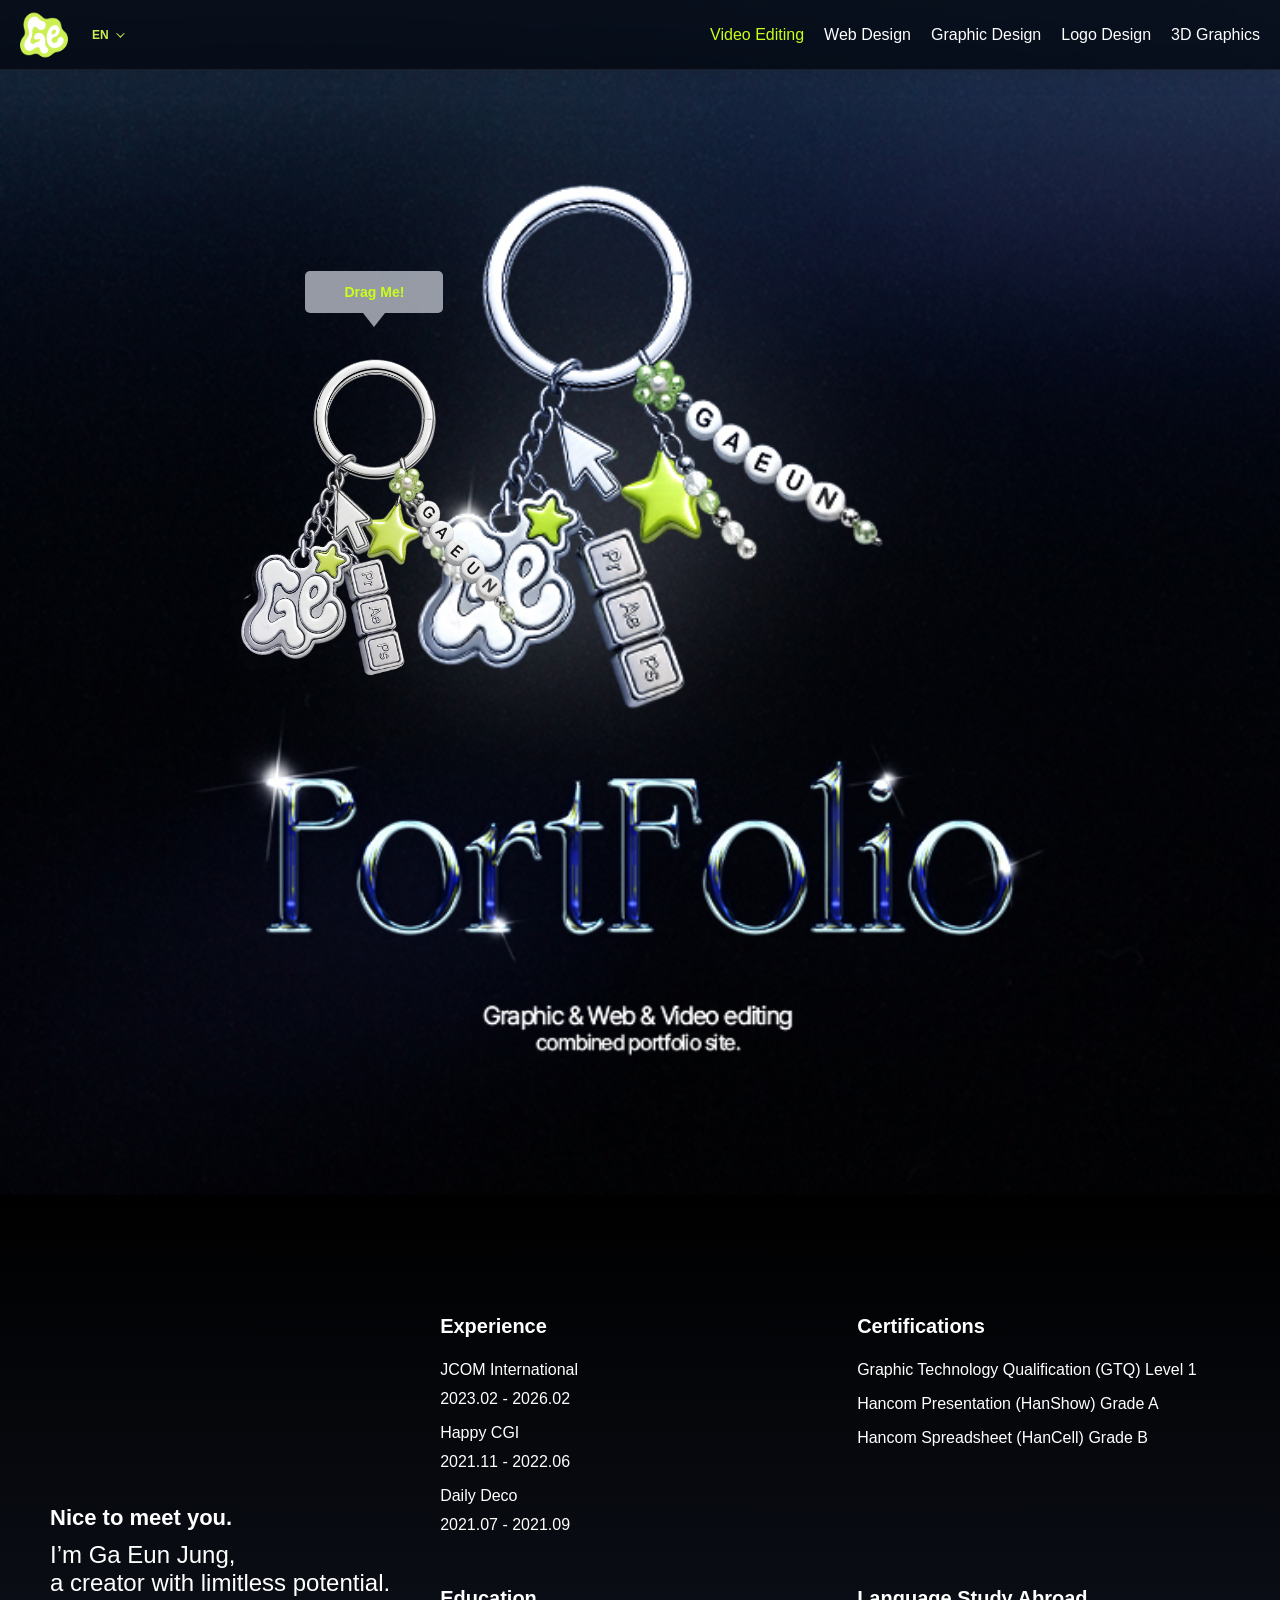
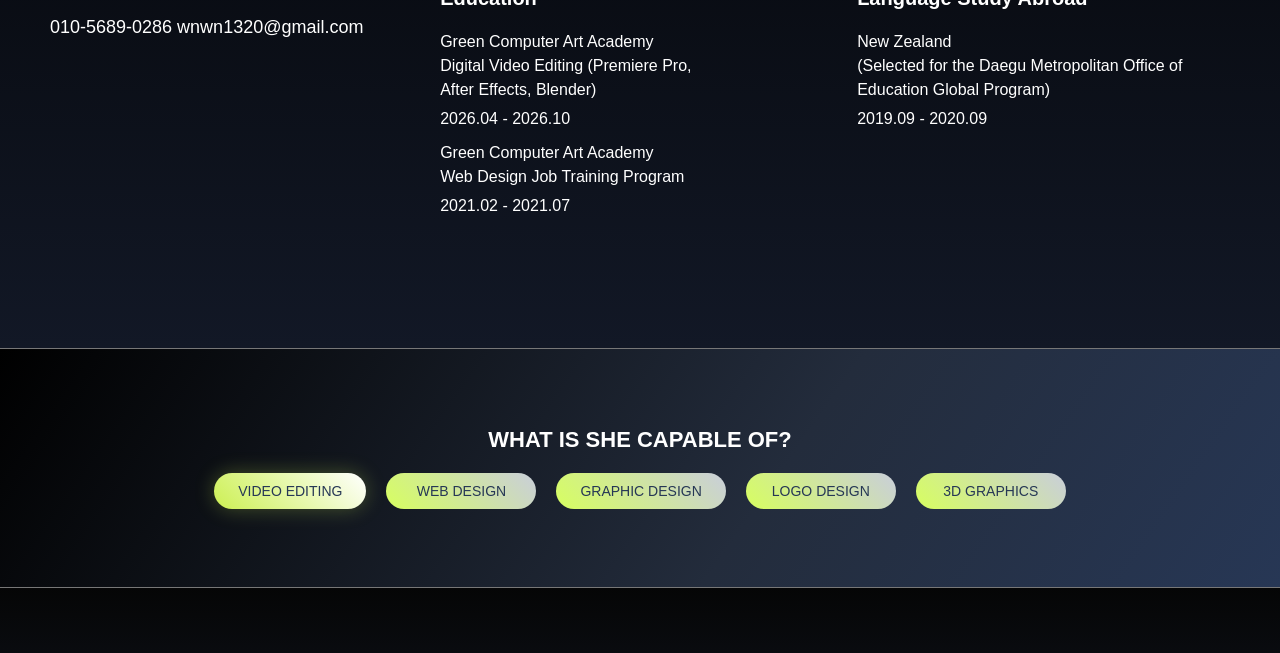
==== index-en.html @ 93d3dfeb "first commit" ====
<!DOCTYPE html>
<html lang="en">

<head>
    <meta charset="UTF-8">
    <meta name="viewport" content="width=device-width, initial-scale=1.0">
    <title>GE's Portfolio | English</title>
    <meta name="title" content="GE's Portfolio">
    <meta name="description" content="Hi! this is Ga Eun, Web Designer and Video editor's Portfolio">
    <meta name="keywords" content="Portfolio, Web Design, Video editor">
    <meta name="author" content="GE">
    <meta name="robots" content="index, follow">
    <meta name="googlebot" content="index, follow">
    <meta property="og:type" content="website">
    <meta property="og:site_name" content="GE's Portfolio">
    <meta property="og:title" content="GE's Portfolio">
    <meta property="og:description" content="Hi! this is Ga Eun, Web Designer and Video editor's Portfolio">
    <meta property="og:image" content="images/meta-thumb.jpg">
    <meta property="og:image:width" content="1200">
    <meta property="og:image:height" content="630">
    <link rel="icon" type="image/png" sizes="32x32" href="images/favicon.png">
    <link rel="stylesheet" href="https://cdn.jsdelivr.net/npm/swiper@12/swiper-bundle.min.css">
    <link rel="stylesheet" href="css/swiper.css">
    <script src="https://code.jquery.com/jquery-3.7.1.js"
        integrity="sha256-eKhayi8LEQwp4NKxN+CfCh+3qOVUtJn3QNZ0TciWLP4=" crossorigin="anonymous"></script>
    <script src="https://cdn.jsdelivr.net/npm/swiper@12/swiper-bundle.min.js"></script>
    <link rel="stylesheet" href="css/sparkle.css">
    <link href="https://unpkg.com/aos@2.3.1/dist/aos.css" rel="stylesheet">
    <link rel="stylesheet" href="css/style.css">
    <script src="js/sparkle.jquery.js"></script>
    <script src="https://unpkg.com/aos@2.3.1/dist/aos.js"></script>
    <script src="js/language.js" defer></script>
    <script src="js/keyring.js" defer></script>
    <script src="js/index.js" defer></script>
</head>

<body>
    <header>
        <div class="header-left">
            <h1 class="logo">
                <img src="images/logo.png" alt="GE logo">
            </h1>
            <div class="language-switcher">
                <button type="button" class="language-button" aria-expanded="false" aria-controls="language-menu">
                    <span class="language-current">EN</span>
                    <span class="language-arrow" aria-hidden="true"></span>
                </button>

                <div class="language-menu" id="language-menu">
                    <p class="language-title">Language</p>

                    <a href="index.html" data-lang="ko">
                        <span>Korean</span>
                        <small>KO</small>
                    </a>

                    <a href="index-en.html" data-lang="en">
                        <span>English</span>
                        <small>EN</small>
                    </a>
                </div>
            </div>
        </div>
        <div class="header-right">
            <ul class="menu">
                <li class="on">Video Editing</li>
                <li>Web Design</li>
                <li>Graphic Design</li>
                <li>Logo Design</li>
                <li>3D Graphics</li>
            </ul>
        </div>
        <div class="menu-overlay"></div>
        <div class="mobile-menu">
            <button type="button" class="menu-close" aria-label="Close menu">
                <span></span>
                <span></span>
            </button>
            <h2>MENU</h2>
            <ul>
                <li class="active on">Video Editing</li>
                <li>Web Design</li>
                <li>Graphic Design</li>
                <li>Logo Design</li>
                <li>3D Graphics</li>
            </ul>
        </div>
    </header>
    <main>
        <div class="container no-sparkle">
            <section class="banner">

                <!-- 배경 이미지 -->
                <picture class="banner-picture">

                    <!-- 모바일 배경 -->
                    <source media="(max-width: 767px)" srcset="images/m-banner.jpg">

                    <!-- PC·태블릿 배경 -->
                    <img src="images/pc-main-banner-no-object.jpg" alt="GE portfolio main banner" class="banner-bg">

                </picture>


                <!-- 키링 위치 영역 -->
                <div class="keyring-position">

                    <!-- 키링 전체 묶음 -->
                    <div class="keyring-set">
                        <!-- 키링 툴팁 -->
                        <div class="drag-tooltip">Drag Me!</div>
                        <!-- 메인 고리 -->
                        <!-- 메인 고리 드래그 시 키링 전체 이동 -->
                        <img src="images/keyring/main-ring-part.png" alt="" class="main-ring keyring-handle"
                            draggable="false">


                        <!-- 비즈 참 -->
                        <img src="images/keyring/biz-charm.png" alt="" class="keyring-charm biz-charm" data-rotate="-8"
                            draggable="false">


                        <!-- GE 참 -->
                        <img src="images/keyring/ge-charm.png" alt="" class="keyring-charm ge-charm" data-rotate="-7"
                            draggable="false">


                        <!-- 커서 참 -->
                        <img src="images/keyring/cursor-charm.png" alt="" class="keyring-charm cursor-charm"
                            data-rotate="4" draggable="false">


                        <!-- 이름 비즈 참 -->
                        <img src="images/keyring/name-charm.png" alt="" class="keyring-charm name-charm" data-rotate="8"
                            draggable="false">


                        <!-- 프로그램 키캡 참 -->
                        <img src="images/keyring/skill-charm.png" alt="" class="keyring-charm skill-charm"
                            data-rotate="-2" draggable="false">


                        <!-- 별 참 -->
                        <img src="images/keyring/star-charm.png" alt="" class="keyring-charm star-charm" data-rotate="9"
                            draggable="false">

                    </div>

                </div>

            </section>
            <section class="introduce">
                <div class="inner no-sparkle">
                    <div class="intro-left">
                        <div class="pic">
                            <img src="https://placehold.co/344x413" alt="">
                        </div>
                        <div class="hi-desc">
                            <p>Nice to meet you.</p>
                            <span>I’m Ga Eun Jung,<br>
                                a creator with limitless potential.</span>
                            <div class="adress">
                                <span>
                                    <a href="">
                                        010-5689-0286
                                    </a>
                                </span>
                                <span>
                                    <a href="">
                                        wnwn1320@gmail.com
                                    </a>
                                </span>
                            </div>
                        </div>
                    </div>
                    <div class="resume intro-right">
                        <div class="resume-row">
                            <div class="resume-info">
                                <h4 class="resume-title">
                                    Experience
                                </h4>
                                <ul>
                                    <li>
                                        <strong>
                                            JCOM International
                                        </strong>
                                        <span>
                                            2023.02 - 2026.02
                                        </span>
                                    </li>
                                    <li>
                                        <strong>
                                            Happy CGI
                                        </strong>
                                        <span>
                                            2021.11 - 2022.06
                                        </span>
                                    </li>
                                    <li>
                                        <strong>
                                            Daily Deco
                                        </strong>
                                        <span>
                                            2021.07 - 2021.09
                                        </span>
                                    </li>
                                </ul>
                            </div>
                            <div class="resume-info">
                                <h4 class="resume-title">
                                    Certifications
                                </h4>
                                <ul>
                                    <li>
                                        <strong>
                                            Graphic Technology Qualification (GTQ) Level 1
                                        </strong>
                                    </li>
                                    <li>
                                        <strong>
                                            Hancom Presentation (HanShow) Grade A
                                        </strong>
                                    </li>
                                    <li>
                                        <strong>
                                            Hancom Spreadsheet (HanCell) Grade B
                                        </strong>
                                    </li>
                                </ul>
                            </div>
                        </div>
                        <div class="resume-row">
                            <div class="resume-info">
                                <h4 class="resume-title">
                                    Education
                                </h4>
                                <ul>
                                    <li>
                                        <strong>
                                            Green Computer Art Academy<br>
                                            Digital Video Editing (Premiere Pro,<br> After Effects, Blender)
                                        </strong>
                                        <span>
                                            2026.04 - 2026.10
                                        </span>
                                    </li>
                                    <li>
                                        <strong>
                                            Green Computer Art Academy<br> Web Design Job Training Program
                                        </strong>
                                        <span>
                                            2021.02 - 2021.07
                                        </span>
                                    </li>
                                </ul>
                            </div>
                            <div class="resume-info">
                                <h4 class="resume-title">
                                    Language Study Abroad
                                </h4>
                                <ul>
                                    <li>
                                        <strong>
                                            New Zealand<br>(Selected for the Daegu Metropolitan Office of Education
                                            Global Program)
                                        </strong>
                                        <span>
                                            2019.09 - 2020.09
                                        </span>
                                    </li>
                                </ul>
                            </div>
                        </div>
                    </div>
                </div>
            </section>
            <section class="tab">
                <div class="inner no-sparkle">
                    <h2>What is she capable of?</h2>
                    <ul class="tab-menu">
                        <li class="on">Video Editing</li>
                        <li>Web Design</li>
                        <li>Graphic Design</li>
                        <li>Logo Design</li>
                        <li>3D Graphics</li>
                    </ul>
                </div>
            </section>
            <div class="tab-items">
                <section class="video-editing on">
                    <div class="inner swiper">
                        <h3>Video Editing</h3>
                        <div class="swiper-wrapper">
                            <div class="swiper-slide">
                                <img src="https://placehold.co/1440x700" alt="">
                            </div>
                            <div class="swiper-slide">
                                <img src="https://placehold.co/1440x700" alt="">
                            </div>
                            <div class="swiper-slide">
                                <img src="https://placehold.co/1440x700" alt="">
                            </div>
                            <div class="swiper-slide">
                                <img src="https://placehold.co/1440x700" alt="">
                            </div>
                            <div class="swiper-slide">
                                <img src="https://placehold.co/1440x700" alt="">
                            </div>
                        </div>
                    </div>
                </section>
                <section class="web-design">
                    <div class="inner">
                        <h3>Web Design</h3>
                        <div class="swiper">
                            <div class="swiper-wrapper">
                                <div class="swiper-slide">
                                    <img src="images/Zenir-pc-main.png" alt="">
                                    <div class="web-desc">
                                        <strong>
                                            Zenir
                                        </strong>
                                        <div class="web-desc-text">
                                            <p>
                                                I was responsible for building and operating the Shopify store for
                                                ZENIR,
                                                a medical scrub brand.<br>
                                                I created custom sections with Shopify Liquid, designed the main and
                                                collection pages,<br>
                                                implemented responsive layouts using Liquid and third-party apps,<br>
                                                and improved the UI/UX to align with the brand direction.
                                            </p>
                                            <ul>
                                                <li>Custom section development with Shopify Liquid</li>
                                                <li>Main and collection page design and maintenance</li>
                                                <li>Third-party app integration and configuration</li>
                                                <li>
                                                    <div class="skill">
                                                        <img src="images/adobe-photoshop-logo-2021.svg"
                                                            alt="Photoshop Logo">
                                                        <img src="images/shopify-logo-png-transparent.png"
                                                            alt="Shopify logo">
                                                    </div>
                                                </li>
                                            </ul>
                                        </div>
                                    </div>
                                </div>
                                <div class="swiper-slide">
                                    <img src="images/Zenir-pc-main.png" alt="">
                                    <div class="web-desc">
                                        <strong>
                                            Zenir
                                        </strong>
                                        <div class="web-desc-text">
                                            <p>
                                                I was responsible for building and operating the Shopify store for
                                                ZENIR,
                                                a medical scrub brand.<br>
                                                I created custom sections with Shopify Liquid, designed the main and
                                                collection pages,<br>
                                                implemented responsive layouts using Liquid and third-party apps,<br>
                                                and improved the UI/UX to align with the brand direction.
                                            </p>
                                            <ul>
                                                <li>Custom section development with Shopify Liquid</li>
                                                <li>Main and collection page design and maintenance</li>
                                                <li>Third-party app integration and configuration</li>
                                                <li>
                                                    <div class="skill">
                                                        <img src="images/adobe-photoshop-logo-2021.svg"
                                                            alt="Photoshop Logo">
                                                        <img src="images/shopify-logo-png-transparent.png"
                                                            alt="Shopify logo">
                                                    </div>
                                                </li>
                                            </ul>
                                        </div>
                                    </div>
                                </div>
                                <div class="swiper-slide">
                                    <img src="images/Zenir-pc-main.png" alt="">
                                    <div class="web-desc">
                                        <strong>
                                            Zenir
                                        </strong>
                                        <div class="web-desc-text">
                                            <p>
                                                I was responsible for building and operating the Shopify store for
                                                ZENIR,
                                                a medical scrub brand.<br>
                                                I created custom sections with Shopify Liquid, designed the main and
                                                collection pages,<br>
                                                implemented responsive layouts using Liquid and third-party apps,<br>
                                                and improved the UI/UX to align with the brand direction.
                                            </p>
                                            <ul>
                                                <li>Custom section development with Shopify Liquid</li>
                                                <li>Main and collection page design and maintenance</li>
                                                <li>Third-party app integration and configuration</li>
                                                <li>
                                                    <div class="skill">
                                                        <img src="images/adobe-photoshop-logo-2021.svg"
                                                            alt="Photoshop Logo">
                                                        <img src="images/shopify-logo-png-transparent.png"
                                                            alt="Shopify logo">
                                                    </div>
                                                </li>
                                            </ul>
                                        </div>
                                    </div>
                                </div>
                                <div class="swiper-slide">
                                    <img src="images/Zenir-pc-main.png" alt="">
                                    <div class="web-desc">
                                        <strong>
                                            Zenir
                                        </strong>
                                        <div class="web-desc-text">
                                            <p>
                                                I was responsible for building and operating the Shopify store for
                                                ZENIR,
                                                a medical scrub brand.<br>
                                                I created custom sections with Shopify Liquid, designed the main and
                                                collection pages,<br>
                                                implemented responsive layouts using Liquid and third-party apps,<br>
                                                and improved the UI/UX to align with the brand direction.
                                            </p>
                                            <ul>
                                                <li>Custom section development with Shopify Liquid</li>
                                                <li>Main and collection page design and maintenance</li>
                                                <li>Third-party app integration and configuration</li>
                                                <li>
                                                    <div class="skill">
                                                        <img src="images/adobe-photoshop-logo-2021.svg"
                                                            alt="Photoshop Logo">
                                                        <img src="images/shopify-logo-png-transparent.png"
                                                            alt="Shopify logo">
                                                    </div>
                                                </li>
                                            </ul>
                                        </div>
                                    </div>
                                </div>
                                <div class="swiper-slide">
                                    <img src="images/Zenir-pc-main.png" alt="">
                                    <div class="web-desc">
                                        <strong>
                                            Zenir
                                        </strong>
                                        <div class="web-desc-text">
                                            <p>
                                                I was responsible for building and operating the Shopify store for
                                                ZENIR,
                                                a medical scrub brand.<br>
                                                I created custom sections with Shopify Liquid, designed the main and
                                                collection pages,<br>
                                                implemented responsive layouts using Liquid and third-party apps,<br>
                                                and improved the UI/UX to align with the brand direction.
                                            </p>
                                            <ul>
                                                <li>Custom section development with Shopify Liquid</li>
                                                <li>Main and collection page design and maintenance</li>
                                                <li>Third-party app integration and configuration</li>
                                                <li>
                                                    <div class="skill">
                                                        <img src="images/adobe-photoshop-logo-2021.svg"
                                                            alt="Photoshop Logo">
                                                        <img src="images/shopify-logo-png-transparent.png"
                                                            alt="Shopify logo">
                                                    </div>
                                                </li>
                                            </ul>
                                        </div>
                                    </div>
                                </div>
                            </div>
                        </div>
                    </div>
                </section>
                <section class="graphic-design swiper inner">
                    <h3>Graphic Design</h3>
                    <div class="swiper-wrapper">
                        <div class="swiper-slide">
                            <span>01</span>
                            <img src="https://placehold.co/348x450" alt="">
                        </div>
                        <div class="swiper-slide">
                            <span>02</span>
                            <img src="https://placehold.co/348x450" alt="">
                        </div>
                        <div class="swiper-slide">
                            <span>03</span>
                            <img src="https://placehold.co/348x450" alt="">
                        </div>
                        <div class="swiper-slide">
                            <span>04</span>
                            <img src="https://placehold.co/348x450" alt="">
                        </div>
                        <div class="swiper-slide">
                            <span>05</span>
                            <img src="https://placehold.co/348x450" alt="">
                        </div>
                        <div class="swiper-slide">
                            <span>06</span>
                            <img src="https://placehold.co/348x450" alt="">
                        </div>
                        <div class="swiper-slide">
                            <span>07</span>
                            <img src="https://placehold.co/348x450" alt="">
                        </div>
                        <div class="swiper-slide">
                            <span>08</span>
                            <img src="https://placehold.co/348x450" alt="">
                        </div>
                    </div>
                </section>
                <section class="logo-design swiper inner">
                    <h3>Logo Design</h3>
                    <div class="logo-box swiper-wrapper">
                        <div class="swiper-slide">
                            <img src="images/오너라로고.png" alt="">
                        </div>
                        <div class="swiper-slide">
                            <img src="images/아삶공로고.png" alt="">
                        </div>
                        <div class="swiper-slide">
                            <img src="https://placehold.co/300x300" alt="" class="">
                        </div>
                        <div class="swiper-slide">
                            <img src="https://placehold.co/300x300" alt="" class="">
                        </div>
                        <div class="swiper-slide">
                            <img src="https://placehold.co/300x300" alt="" class="">
                        </div>
                        <div class="swiper-slide">
                            <img src="https://placehold.co/300x300" alt="" class="">
                        </div>
                        <div class="swiper-slide">
                            <img src="https://placehold.co/300x300" alt="" class="">
                        </div>
                    </div>
                    <div class="pagenation">
                        <div class="sw-next"></div>
                        <div class="sw-prev"></div>
                    </div>
                </section>
                <section class="threeD-graphic swiper inner">
                    <h3>3D Graphics</h3>
                    <div class="swiper-wrapper">
                        <div class="swiper-slide">
                            <img src="https://placehold.co/715x545" alt="">
                        </div>
                        <div class="swiper-slide">
                            <img src="https://placehold.co/715x545" alt="">
                        </div>
                        <div class="swiper-slide">
                            <img src="https://placehold.co/715x545" alt="">
                        </div>
                        <div class="swiper-slide">
                            <img src="https://placehold.co/715x545" alt="">
                        </div>
                    </div>
                </section>
            </div>
        </div>
    </main>
    <footer>
        <h3>Hi :) Contact Me!</h3>
        <div class="footer-adress">
            <p><a href="mailto:wnwn1320@gmail.com">wnwn1320@gmail.com</a></p>
            <p><a href="tel:010-5689-0286">+82 010-5689-0286</a></p>
        </div>
    </footer>
    <script>
        const videoSwiper = new Swiper('.video-editing .swiper', {
            slidesPerView: 1,
            spaceBetween: 20,
            loop: true,
            observer: true,
            observeParents: true
        });

        const webSwiper = new Swiper('.web-design .swiper', {
            slidesPerView: 1,
            spaceBetween: 30,
            loop: true,
            observer: true,
            observeParents: true
        });

        const logoSwiper = new Swiper('.logo-design', {
            slidesPerView: 2,
            spaceBetween: 10,
            loop: true,
            observer: true,
            observeParents: true,

            breakpoints: {
                768: {
                    slidesPerView: 3,
                    spaceBetween: 20
                },
                1025: {
                    slidesPerView: 4,
                    spaceBetween: 30
                }
            }
        });

        const graphicSwiper = new Swiper('.graphic-design', {
            slidesPerView: 1.15,
            spaceBetween: 10,
            loop: true,
            observer: true,
            observeParents: true,

            breakpoints: {
                768: {
                    slidesPerView: 3,
                    spaceBetween: 20
                },
                1025: {
                    slidesPerView: 4,
                    spaceBetween: 30
                }
            }
        });

        const threeDSwiper = new Swiper('.threeD-graphic', {
            slidesPerView: 1,
            spaceBetween: 10,
            loop: true,
            observer: true,
            observeParents: true,

            breakpoints: {
                768: {
                    slidesPerView: 2,
                    spaceBetween: 18
                },
                1025: {
                    slidesPerView: 2,
                    spaceBetween: 20
                }
            }
        });

        AOS.init();
    </script>
</body>

</html>
---- css/sparkle.css ----
@-moz-keyframes my-sparkle {
  0%   {
    opacity: 0;
    -moz-transform: rotate(0deg) scale(0);
  }
  50%  {
    opacity: 1;
    -moz-transform: rotate(360deg) scale(1);
  }
  100% {
    opacity: 0;
    -moz-transform: rotate(720deg) scale(0);
  }
}

@-webkit-keyframes my-sparkle {
  0%   {
    opacity: 0;
    -webkit-transform: rotate(0deg) scale(0);
  }
  50%  {
    opacity: 1;
    -webkit-transform: rotate(360deg) scale(1);
  }
  100% {
    opacity: 0;
    -webkit-transform: rotate(720deg) scale(0);
  }
}

@keyframes my-sparkle {
  0%   {
    opacity: 0;
    transform: rotate(0deg) scale(0);
  }
  50%  {
    opacity: 1;
    transform: rotate(360deg) scale(1);
  }
  100% {
    opacity: 0;
    transform: rotate(720deg) scale(0);
  }
}
---- css/style.css ----
@charset "utf-8";

@import url("https://cdn.jsdelivr.net/gh/orioncactus/pretendard/dist/web/static/pretendard.css");


/* ===================================================
   RESET
=================================================== */

* {
    margin: 0;
    padding: 0;
    box-sizing: border-box;
}

html {
    scroll-behavior: smooth;
}

body {
    font-family: "Pretendard", sans-serif;
    background: linear-gradient(180deg,
            #000000 0%,
            #050505 80%,
            #273755 100%);
}

body.menu-open {
    overflow: hidden;
}

button,
input,
textarea,
select {
    font-family: inherit;
}

button {
    border: 0;
    background: transparent;
    cursor: pointer;
}

ul {
    list-style: none;
}

a {
    color: inherit;
    text-decoration: none;
}

img {
    vertical-align: top;
}

.inner {
    width: calc(100% - 40px);
    max-width: 1440px;
    margin: 0 auto;
}

.inner h2,
.inner h3 {
    font-size: 22px;
    font-weight: 700;
    text-transform: uppercase;
}

.inner h3 {
    margin: 70px 0 30px 0;
    color: #ccf052;
}


/* ===================================================
   HEADER
=================================================== */

header {
    position: fixed;
    top: 0;
    left: 0;
    z-index: 1300;

    display: flex;
    align-items: center;
    justify-content: space-between;

    width: 100%;
    height: 70px;
    padding: 0 20px;

    color: #ffffff;
    font-weight: 300;

    background: rgba(3, 8, 18, 0.82);
    border-bottom: 1px solid rgba(255, 255, 255, 0.08);

    backdrop-filter: blur(10px);
    -webkit-backdrop-filter: blur(10px);

    box-shadow: 0 5px 20px rgba(0, 0, 0, 0.15);
}

.header-left {
    display: flex;
    align-items: center;
    gap: 20px;
    height: 100%;
}

.header-right {
    display: flex;
    align-items: center;
    justify-content: flex-end;
    height: 100%;
    cursor: pointer;
}

.header-right .menu {
    display: flex;
    align-items: center;
    gap: 20px;
    height: 100%;
}

.header-right .menu li:hover {
    color:#c8ff18;
}
.header-right .menu li.on {
    color: #c8ff18;
} 
.header-left .logo {
    width: 48px;
}

.header-left .logo img {
    display: block;
    width: 100%;
    height: auto;
}


/* 언어선택 */

.language-switcher {
    position: relative;
    display: flex;
    align-items: center;
    height: 100%;
}

.language-button {
    display: flex;
    align-items: center;
    gap: 7px;
    padding: 8px 4px;
    color: #ccf052;
    font-size: 12px;
    font-weight: 600;
    line-height: 1;
    background: transparent;
    border: 0;
    cursor: pointer;
}

.language-arrow {
    width: 6px;
    height: 6px;
    border-right: 1px solid #ccf052;
    border-bottom: 1px solid #ccf052;
    transform: rotate(45deg) translateY(-2px);
    transition: transform 0.25s ease;
}

.language-switcher.is-open .language-arrow {
    transform: rotate(225deg) translate(-1px, -1px);
}

.language-menu {
    position: absolute;

    top: calc(100% + 10px);
    left: 0;
    width: 180px;

    padding: 12px;
    background: rgba(7, 12, 24, 0.96);
    border: 1px solid rgba(255, 255, 255, 0.14);
    border-radius: 10px;

    opacity: 0;
    visibility: hidden;
    pointer-events: none;

    transform: translateY(-8px);

    backdrop-filter: blur(12px);
    -webkit-backdrop-filter: blur(12px);

    box-shadow: 0 14px 35px rgba(0, 0, 0, 0.45);

    transition:
        opacity 0.25s ease,
        visibility 0.25s ease,
        transform 0.25s ease;
}

.language-menu::before {
    content: "";

    position: absolute;
    top: -6px;
    left: 22px;

    width: 10px;
    height: 10px;

    background: #080d19;
    border-top: 1px solid rgba(255, 255, 255, 0.14);
    border-left: 1px solid rgba(255, 255, 255, 0.14);

    transform: rotate(45deg);
}

.language-switcher.is-open .language-menu {
    opacity: 1;
    visibility: visible;
    pointer-events: auto;
    transform: translateY(0);
}

.language-title {
    margin: 0 4px 8px;
    padding-bottom: 10px;
    color: #8f98aa;
    font-size: 11px;
    font-weight: 500;
    border-bottom: 1px solid rgba(255, 255, 255, 0.1);
}

.language-menu a {
    display: flex;
    align-items: center;
    justify-content: space-between;
    padding: 11px 10px;
    color: #d9dde6;
    font-size: 12px;
    border-radius: 6px;

    transition:
        color 0.2s ease,
        background 0.2s ease;
}

.language-menu a small {
    color: #737d90;
    font-size: 10px;
}

.language-menu a:hover {
    color: #ccf052;
    background: rgba(204, 240, 82, 0.08);
}

.language-menu a.active {
    color: #ccf052;
    background: rgba(204, 240, 82, 0.12);
}

.language-menu a.active small {
    color: #ccf052;
}


/* 모바일 햄버거 */

.header-right::after {
    content: "☰";
    display: none;
    color: #ccf052;
    font-size: 22px;
    line-height: 1;
}

.menu-overlay {
    position: fixed;
    inset: 0;
    z-index: 1500;
    display: none;
    height: 100vh;
    background: rgba(0, 0, 0, 0.72);

    opacity: 0;
    visibility: hidden;
    pointer-events: none;

    transition:
        opacity 0.3s ease,
        visibility 0.3s ease;
}

.menu-overlay.active {
    opacity: 1;
    visibility: visible;
    pointer-events: auto;
}

.mobile-menu {
    position: fixed;
    top: 0;
    right: 0;
    z-index: 1600;

    display: none;

    width: min(78vw, 320px);
    height: 100dvh;
    padding: 82px 18px 30px;

    color: #ffffff;

    background:
        radial-gradient(circle at top right,
            rgba(200, 255, 24, 0.08),
            transparent 34%),
        linear-gradient(180deg,
            #081321 0%,
            #07101d 100%);

    border-left: 1px solid rgba(200, 255, 24, 0.18);

    visibility: hidden;
    pointer-events: none;

    transform: translateX(100%);

    overflow-y: auto;
    overscroll-behavior: contain;

    box-shadow:
        -18px 0 40px rgba(0, 0, 0, 0.45),
        inset 1px 0 rgba(255, 255, 255, 0.03);

    transition:
        transform 0.35s ease,
        visibility 0.35s ease;
}

.mobile-menu.active {
    visibility: visible;
    pointer-events: auto;
    transform: translateX(0);
}

.menu-close {
    position: absolute;
    top: 18px;
    right: 18px;
    z-index: 1700;

    display: none;

    width: 38px;
    height: 38px;
    padding: 0;

    background: rgba(7, 16, 29, 0.9);
    border: 1px solid rgba(200, 255, 24, 0.3);
    border-radius: 50%;

    cursor: pointer;
}

.menu-close span {
    position: absolute;
    top: 50%;
    left: 50%;

    width: 20px;
    height: 2px;

    background: #c8ff18;
    border-radius: 10px;
}

.menu-close span:first-child {
    transform: translate(-50%, -50%) rotate(45deg);
}

.menu-close span:last-child {
    transform: translate(-50%, -50%) rotate(-45deg);
}

.mobile-menu>h2 {
    margin: 0 12px 18px;
    color: #c8ff18;
    font-size: 15px;
    font-weight: 700;
    line-height: 1;
    letter-spacing: 0.18em;
    text-transform: uppercase;
}

.mobile-menu>h2::before {
    content: "";
    width: 4px;
    height: 4px;
    display: inline-block;
    position: relative;
    bottom: 4px;
    right: 5px;
    background-color: #c8ff18;
}

.mobile-menu ul {
    margin: 0;
    padding: 0;
    list-style: none;
}

.mobile-menu li {
    margin: 0;
    padding: 5px 5px;
    list-style: none;
}

.mobile-menu li+li {
    margin-top: 20px;
}

.mobile-menu a {
    position: relative;

    display: flex;
    align-items: center;

    width: 100%;
    min-height: 46px;
    padding: 0 15px;

    color: #b7c0cf;
    font-size: 13px;
    font-weight: 500;
    letter-spacing: -0.01em;

    background: transparent;
    border: 1px solid transparent;
    border-radius: 8px;

    transition:
        color 0.2s ease,
        background 0.2s ease,
        border-color 0.2s ease,
        transform 0.2s ease;
}

.mobile-menu a:hover {
    color: #ffffff;
    background: rgba(255, 255, 255, 0.05);
    border-color: rgba(255, 255, 255, 0.07);
    transform: translateX(3px);
}

.mobile-menu li.active a,
.mobile-menu li.on a {
    color: #dcff67;

    background: linear-gradient(90deg,
            rgba(200, 255, 24, 0.12) 0%,
            rgba(200, 255, 24, 0.025) 100%);

    border-color: rgba(200, 255, 24, 0.17);
}
.mobile-menu li.active {
    background: #262f39;
    border-radius: 8px;
}
.mobile-menu li.active a::before,
.mobile-menu li.on a::before {
    content: "";
    position: absolute;
    top: 50%;
    left: 0;
    width: 3px;
    height: 20px;
    background: #c8ff18;
    border-radius: 0 4px 4px 0;
    transform: translateY(-50%);
    box-shadow: 0 0 10px rgba(200, 255, 24, 0.65);
}

.mobile-menu::-webkit-scrollbar {
    width: 4px;
}

.mobile-menu::-webkit-scrollbar-track {
    background: transparent;
}

.mobile-menu::-webkit-scrollbar-thumb {
    background: rgba(200, 255, 24, 0.25);
    border-radius: 10px;
}


/* 메인 배너 */

.banner {
    position: relative;
    width: 100%;
    overflow: hidden;
}

.banner-picture {
    display: block;
    width: 100%;
}

.banner-bg {
    display: block;

    width: 100%;
    max-width: none;
    height: auto;

    pointer-events: none;
    user-select: none;
    -webkit-user-drag: none;
}


/* 키링 */

.keyring-position {
    position: absolute;
    top: 15%;
    left: 15%;
    z-index: 10;
    width: 30vw;
    aspect-ratio: 1 / 1;
}

.keyring-set {
    position: relative;
    top: 180px;
    width: 100%;
    height: 100%;
    touch-action: none;
    will-change: transform;
}

/* 드래그 안내 말풍선 */
.drag-tooltip {
    position: absolute;
    top: -88px;
    left: 47.5%;
    z-index: 50;

    transform: translateX(-50%);

    min-width: 138px;
    padding: 13px 18px;

    color: #c8ff18;
    font-size: 14px;
    font-weight: 800;
    text-align: center;

    background: rgba(190, 195, 205, 0.78);
    border-radius: 5px;

    pointer-events: none;
    user-select: none;

    animation: dragTooltipFloat 1.4s ease-in-out infinite;
}

/* 말풍선 꼬리 */
.drag-tooltip::after {
    content: "";

    position: absolute;
    left: 50%;
    bottom: -14px;

    width: 0;
    height: 0;

    border-left: 11px solid transparent;
    border-right: 11px solid transparent;
    border-top: 14px solid rgba(190, 195, 205, 0.78);

    transform: translateX(-50%);
}

@keyframes dragTooltipFloat {
    0% {
        transform: translateX(-50%) translateY(0);
    }

    50% {
        transform: translateX(-50%) translateY(-6px);
    }

    100% {
        transform: translateX(-50%) translateY(0);
    }
}

/* 드래그 시작하면 사라지게 할 때 */
.drag-tooltip.hide {
    opacity: 0;
    visibility: hidden;
    transition: opacity 0.25s ease, visibility 0.25s ease;
}


.main-ring,
.keyring-charm {
    position: absolute;
    cursor: grab;
    user-select: none;
    -webkit-user-drag: none;
    touch-action: none;
    will-change: transform;
}

.main-ring:active,
.keyring-charm:active {
    cursor: grabbing;
}

.main-ring {
    top: 0;
    left: 31.5%;
    z-index: 10;
    width: 32%;
}

.keyring-charm {
    transform-origin: 50% 0%;
}

.biz-charm {
    top: 26%;
    left: 52%;
    z-index: 10;

    width: 14%;
}

.ge-charm {
    top: 26.5%;
    left: 6%;
    z-index: 15;

    width: 37%;
}

.cursor-charm {
    top: 31%;
    left: 37%;
    z-index: 15;

    width: 11%;
}

.name-charm {
    top: 27%;
    left: 52%;
    z-index: 17;

    width: 38%;
}

.skill-charm {
    top: 38%;
    left: 32%;
    z-index: 14;

    width: 22%;
}

.star-charm {
    top: 35%;
    left: 46%;
    z-index: 2;

    width: 15%;
}


/* 자기소개 */

.introduce {
    background: linear-gradient(180deg,
            #000000 0%,
            #121826 100%);
}

.introduce .inner {
    display: flex;
    gap: 50px;
    padding: 120px 0;
    color: #ffffff;
}

.introduce .intro-left {
    display: flex;
    align-items: center;
    gap: 30px;
}

.introduce .intro-left .hi-desc p {
    margin-bottom: 10px;
    font-size: 22px;
    font-weight: 700;
}

.introduce .intro-left .hi-desc>span {
    font-size: 24px;
}

.introduce .intro-left .hi-desc .adress {
    margin-top: 20px;
}

.introduce .intro-left .hi-desc .adress span {
    font-size: 18px;
}

.introduce .intro-left .hi-desc .adress span:nth-child(2)::before {
    display: inline-block;
    margin-right: 5px;
}


/* ===================================================
   RESUME
=================================================== */

.resume {
    display: flex;
    flex-direction: column;
    gap: 40px;
}

.resume .resume-row {
    display: flex;
    gap: 30px;
}

.resume .resume-row .resume-info {
    width: 50%;
}

.resume .resume-row .resume-info h4 {
    margin-bottom: 20px;
    font-size: 20px;
}

.resume .resume-row .resume-info ul li {
    margin-bottom: 10px;
    line-height: 1.5;
}

.resume .resume-row .resume-info ul li>strong,
.resume .resume-row .resume-info ul li>span {
    display: block;
}
.resume .resume-row .resume-info ul li>strong {
    margin-bottom: 5px;
    font-weight: 400;
}

.resume .resume-row .resume-info ul li>span {
    font-weight: 200;
}


/* What she capable of?*/

.tab {
    display: flex;
    flex-direction: column;
    align-items: center;
    justify-content: center;
    height: 240px;

    color: #ffffff;
    text-align: center;

    background: linear-gradient(125deg,
            #000000 0%,
            #232c3c 60%,
            #273755 100%);

    border-top: 1px solid #777777;
    border-bottom: 1px solid #777777;
}

.tab .tab-menu {
    display: flex;
    align-items: center;
    gap: 20px;
    justify-content: center;
    margin-top: 20px;
}

.tab .tab-menu li {
    display: block;
    min-width: 150px;
    padding: 10px 24px;
    color: #263755;
    font-size: 14px;
    font-weight: 500;
    text-transform: uppercase;

    background: linear-gradient(45deg,
            #d7ff5f,
            #c9cedb);

    border-radius: 999px;
    cursor: pointer;
    transition:
        transform 0.2s ease,
        box-shadow 0.2s ease,
        background 0.2s ease;
}

.tab .tab-menu li:hover {
    transform: translateY(-2px);
    box-shadow: 0 8px 18px rgba(204, 240, 82, 0.18);
}

.tab .tab-menu li.on {
    background: linear-gradient(45deg,
            #ccf052,
            #ffffff);

    box-shadow: 0 0 20px rgba(204, 240, 82, 0.28);
}

.tab .tab-menu li a,
.tab .tab-menu li button {
    display: block;
    width: 100%;
    color: inherit;
    font: inherit;
    text-align: center;
    background: transparent;
    border: 0;
    cursor: pointer;
}

.tab-items>section {
    display: none;
}

.tab-items>section.on {
    display: block;
}


/* 포폴영역 공통  */

.video-editing,
.logo-design,
.graphic-design,
.threeD-graphic {
    overflow: hidden;
}

/* 영상편집  */

.video-editing .inner {
    padding: 70px 0 90px;
}

.video-editing h3 {
    color: #ccf052;
}

.video-editing .swiper-slide img {
    display: block;

    width: 100%;
    height: auto;
}


/* 웹디자인 */

.web-design {
    padding: 70px 0 90px;
    color: #ffffff;
}

.web-design h3 {
    color: #d7ff5f;
}

.web-design .swiper-slide {
    display: flex;
    flex-direction: column;
    align-items: center;
}

.web-design .swiper-slide>img {
    display: block;

    width: 40%;
    max-width: 100%;
    height: auto;
    margin-bottom: 25px;
}

.web-desc {
    width: 1000px;
    max-width: 100%;
    padding: 28px 36px;

    background: #1f1f1f;
    border-radius: 6px;
}

.web-desc strong {
    display: block;

    margin-bottom: 24px;

    font-size: 22px;
    font-weight: 700;
}

.web-desc-text {
    display: flex;
    justify-content: space-between;
    gap: 40px;
}

.web-desc-text p,
.web-desc-text li {
    color: #cfcfcf;
    font-size: 14px;
    line-height: 1.6;
}

.web-desc-text li {
    list-style: disc;
}

.web-desc-text li:last-child {
    list-style: none;
}

.skill {
    display: flex;
    align-items: center;
    gap: 10px;
    margin-top: 14px;
}

.skill img {
    width: 30px;
    height: 30px;
    object-fit: contain;
}


/* 로고 디자인 */

.logo-design {
    padding: 70px 0 90px;
}

.logo-design .logo-box .swiper-slide {
    width: 24%;
    background: #ffffff;
    border-radius: 8px;
}

.logo-design .logo-box .swiper-slide img {
    display: block;

    width: 100%;
    height: auto;

    aspect-ratio: 1 / 1;
    border-radius: 8px;
}


/* 그래픽 디자인 */

.graphic-design {
    padding: 70px 0 90px;
}

.graphic-design .swiper-slide span {
    display: block;
    margin-bottom: 14px;
    color: #ffffff;
    font-size: 14px;
}

.graphic-design .swiper-slide img {
    display: block;
    width: 100%;
    height: auto;
    border-radius: 8px;
}


/* 3D 그래픽 */

.threeD-graphic {
    padding: 70px 0 90px;
}

.threeD-graphic .swiper-slide img {
    display: block;
    width: 100%;
    height: auto;
    border-radius: 8px;
}


/* 푸터 */

footer {
    padding: 70px 0;
    color: #ffffff;
    text-align: center;
}

footer h3 {
    margin-bottom: 30px;
    font-size: 24px;
}

footer .footer-adress p:first-child {
    margin-bottom: 20px;
}

footer .footer-adress p:first-child::before {
    content: url("../images/mail.png");
    position: relative;
    top: 5px;
    left: -10px;
}

footer .footer-adress p:last-child::before {
    content: url("../images/call.png");
    position: relative;
    top: 5px;
    left: -18px;
}


/* ===================================================
   TABLET
   768px ~ 1024px
=================================================== */

@media screen and (max-width: 1024px) {
    .inner {
        width: calc(100% - 64px);
        max-width: 960px;
    }

    .inner h2,
    .inner h3 {
        font-size: 20px;
    }


    /* header */

    header {
        height: 60px;
        padding: 0 24px;
    }

    .header-left .logo {
        width: 42px;
    }

    .header-left,
    .header-right .menu {
        gap: 14px;
    }

    .header-left p {
        font-size: 12px;
    }

    .header-right .menu {
        font-size: 11px;
    }

    .language-menu {
        width: 165px;
    }


    /* banner */

    .banner {
        min-height: 600px;
    }

    .banner-bg {
        width: 100%;
        height: auto;
    }


    /* keyring */

    .keyring-position {
        top: 5%;
        left: 10%;

        width: 32vw;
    }

    .keyring-set {
        top: 20%;
    }

    .main-ring {
        width: 50%;
    }

    .biz-charm {
        top: 40%;
        left: 64%;

        width: 18%;
    }

    .ge-charm {
        top: 37%;
        left: 3%;

        width: 42%;
    }

    .cursor-charm {
        top: 45%;
        left: 38%;

        width: 12%;
    }

    .name-charm {
        top: 42%;
        left: 65%;

        width: 40%;
    }

    .skill-charm {
        top: 50%;
        left: 31%;

        width: 27%;
    }

    .star-charm {
        top: 55%;
        left: 58%;

        width: 19%;
    }


    /* introduce */

    .introduce .inner {
        display: grid;
        grid-template-columns: 1fr;
        gap: 50px;

        padding: 70px 0;
    }

    .introduce .intro-left {
        justify-content: center;
        gap: 40px;
    }

    .introduce .intro-left .pic {
        width: 38%;
        max-width: 300px;
    }

    .introduce .intro-left .pic img {
        display: block;

        width: 100%;
        height: auto;
    }

    .introduce .intro-left .hi-desc p {
        font-size: 20px;
    }

    .introduce .intro-left .hi-desc>span {
        font-size: 22px;
    }

    .introduce .intro-left .hi-desc .adress span {
        font-size: 14px;
    }


    /* resume */

    .resume {
        width: 100%;
    }

    .resume .resume-row {
        gap: 50px;
    }


    /* tab */

    .tab {
        height: auto;
        min-height: 210px;
        padding: 45px 0;
    }

    .tab .tab-menu {
        flex-wrap: wrap;
        justify-content: center;
        gap: 12px;
    }

    .tab .tab-menu li {
        min-width: 130px;
        padding: 9px 18px;
        font-size: 12px;
    }


    /* video */

    .video-editing .inner {
        padding: 70px 0;
    }

    .video-editing .swiper-slide img {
        display: block;
        width: 100%;
        height: auto;
    }


    /* web */

    .web-design {
        padding: 70px 0 90px;
    }

    .web-design .swiper-slide>img {
        width: 58%;
    }

    .web-desc {
        width: 90%;
        padding: 26px 30px;
    }

    .web-desc-text {
        gap: 30px;
    }

    .web-desc-text p,
    .web-desc-text li {
        font-size: 13px;
    }


    /* lower portfolio */

    .logo-design,
    .graphic-design,
    .threeD-graphic {
        width: calc(100% - 64px);
        padding: 30px 0 50px;
    }

    .logo-design .swiper-slide img,
    .graphic-design .swiper-slide img,
    .threeD-graphic .swiper-slide img {
        display: block;

        width: 100%;
        height: auto;
    }


    /* footer */

    footer {
        padding: 60px 0;
    }
}


/* ===================================================
   MOBILE
   0px ~ 767px
=================================================== */

@media screen and (max-width: 767px) {
    body {
        background: linear-gradient(180deg,
                #000000 0%,
                #000000 88%,
                #263855 100%);
    }

    .inner {
        width: calc(100% - 30px);
        max-width: none;
    }

    .inner h2,
    .inner h3 {
        font-size: 16px;
    }

    .inner h3 {
        margin: 30px 0;
    }


    /* header */

    header {
        height: 48px;
        padding: 0 12px;
        background: rgba(3, 8, 18, 0.9);
        backdrop-filter: blur(8px);
        -webkit-backdrop-filter: blur(8px);
    }

    .header-left {
        gap: 8px;
    }

    .header-left .logo {
        width: 30px;
    }

    .header-left p {
        color: #ccf052;
        font-size: 9px;
    }

    .header-right .menu {
        display: none;
    }

    .header-right::after {
        display: block;
    }

    .mobile-menu,
    .menu-overlay {
        display: block;
    }
    .mobile-menu li.on {
        color: #c8ff18;
    }
    .menu-close {
        display: block;
    }


    /* language */

    .language-button {
        gap: 5px;
        padding: 7px 3px;
        font-size: 14px;
    }

    .language-arrow {
        width: 5px;
        height: 5px;
    }

    .language-menu {
        top: calc(100% + 6px);

        width: 150px;
        padding: 9px;
    }

    .language-menu::before {
        left: 15px;
    }

    .language-menu a {
        padding: 10px 8px;
        font-size: 12px;
    }


    /* banner */

    .banner {
        min-height: 0;
    }

    .banner-picture,
    .banner-bg {
        display: block;

        width: 100%;
        height: auto;
    }

    .keyring-position {
        display: none;
    }


    /* introduce */

    .introduce .inner {
        display: block;
        width: 100%;
        padding: 20px 15px 45px;
    }

    .introduce .intro-left {
        display: block;
    }

    .introduce .intro-left .pic {
        width: 100%;
        max-width: none;
        margin-bottom: 18px;
    }

    .introduce .intro-left .pic img {
        display: block;
        width: 100%;
        height: auto;
    }

    .introduce .intro-left .hi-desc p {
        margin-bottom: 10px;
        font-size: 16px;
    }

    .introduce .intro-left .hi-desc>span {
        font-size: 16px;
        line-height: 1.45;
    }

    .introduce .intro-left .hi-desc .adress {
        display: flex;
        flex-flow: row wrap;
        gap: 5px;
        margin-top: 14px;
    }

    .introduce .intro-left .hi-desc .adress span {
        color: #999999;
        font-size: 14px;
    }

    .introduce .intro-left .hi-desc .adress span:nth-child(2)::before {
        margin-right: 5px;
    }


    /* resume */

    .resume {
        gap: 28px;
        margin-top: 35px;
    }

    .resume .resume-row {
        flex-direction: column;
        gap: 28px;
    }

    .resume .resume-row .resume-info {
        width: 100%;
        min-width: 0;
    }

    .resume .resume-row .resume-info h4 {
        margin-bottom: 12px;
        font-size: 13px;
    }

    .resume .resume-row .resume-info ul li {
        margin-bottom: 11px;
        font-size: 13px;
        line-height: 1.45;
        word-break: keep-all;
        display: flex;
        gap: 20px;
        align-items: center;
    }

    .resume .resume-row .resume-info ul li>strong {
        margin-bottom: 4px;
    }

    .resume .resume-row .resume-info ul li>span {
        color: #aaaaaa;
    }


    /* tab */

    .tab {
        height: auto;
        padding: 34px 15px 42px;
    }

    .tab .inner {
        width: 100%;
    }

    .tab h2 {
        margin-bottom: 18px;
        font-size: 16px;
    }

    .tab .tab-menu {
        flex-direction: column;
        gap: 10px;
        width: 100%;
        margin-top: 0;
    }

    .tab .tab-menu li {
        width: 100%;
        min-width: 0;
        padding: 10px 15px;
        font-size: 14px;
    }


    /* video */

    .video-editing {
        min-height: 270px;
        padding: 0;
        color: #000000;
    }

    .video-editing .inner {
        width: 100%;
        padding: 38px 15px;
    }

    .video-editing h3 {
        margin-bottom: 25px;
        color: #c8ff18;
        font-size: 16px;
        text-align: center;
    }

    .video-editing .swiper-slide img {
        display: block;
        width: 100%;
        height: auto;
    }


    /* web */

    .web-design {
        padding: 45px 0 60px;
    }

    .web-design .swiper-slide>img {
        width: 88%;
        margin-bottom: 20px;
    }

    .web-desc {
        width: 100%;
        padding: 22px 18px;
    }

    .web-desc strong {
        margin-bottom: 18px;
        font-size: 18px;
    }

    .web-desc-text {
        flex-direction: column;
        gap: 18px;
    }

    .web-desc-text p br {
        display: none;
    }

    .web-desc-text p,
    .web-desc-text li {
        font-size: 11px;
        line-height: 1.55;
    }

    .web-desc-text ul {
        padding-left: 12px;
    }

    .skill {
        margin-top: 12px;
    }

    .skill img {
        width: 25px;
        height: 25px;
    }


    /* logo */

    .logo-design {
        width: calc(100% - 30px);
        padding: 0 0 50px;
    }

    .logo-design .logo-box .swiper-slide {
        width: auto;

        border-radius: 5px;
    }

    .logo-design .logo-box .swiper-slide img {
        width: 100%;
        height: auto;

        border-radius: 5px;
    }


    /* graphic */

    .graphic-design {
        width: calc(100% - 30px);
        padding: 0 0 55px;
    }

    .graphic-design .swiper-slide span {
        margin-bottom: 10px;

        color: #ffffff;
        font-size: 10px;
    }

    .graphic-design .swiper-slide img {
        display: block;
        width: 100%;
        height: auto;
        border-radius: 5px;
    }


    /* 3D */

    .threeD-graphic {
        width: calc(100% - 30px);
        padding: 0 0 55px;
    }

    .threeD-graphic .swiper-slide img {
        display: block;
        width: 100%;
        height: auto;
        border-radius: 5px;
    }


    /* footer */

    footer {
        padding: 48px 15px 60px;
    }

    footer h3 {
        margin-bottom: 24px;
        font-size: 13px;
    }

    footer .footer-adress p {
        font-size: 10px;
    }

    footer .footer-adress p:first-child {
        margin-bottom: 15px;
    }

    footer .footer-adress p:first-child::before,
    footer .footer-adress p:last-child::before {
        display: inline-block;
        transform: scale(0.7);
    }
}


/* ===================================================
   SMALL MOBILE
=================================================== */

/* 작은 모바일 */
@media screen and (max-width: 425px) {
    .mobile-menu {
        width: 82vw;
        max-width: none;
        padding:
            76px 14px calc(24px + env(safe-area-inset-bottom));
    }

    /* 메뉴를 제외한 왼쪽 영역만 오버레이 */
    .menu-overlay {
        top: 0;
        bottom: 0;
        left: 0;
        right: 82vw;
        width: auto;
        height: 100vh;
    }

    .mobile-menu a {
        min-height: 44px;
        padding: 0 13px;
        font-size: 12px;
    }

    .mobile-menu .menu-close {
        top: 18px;
        right: 18px;
    }
}
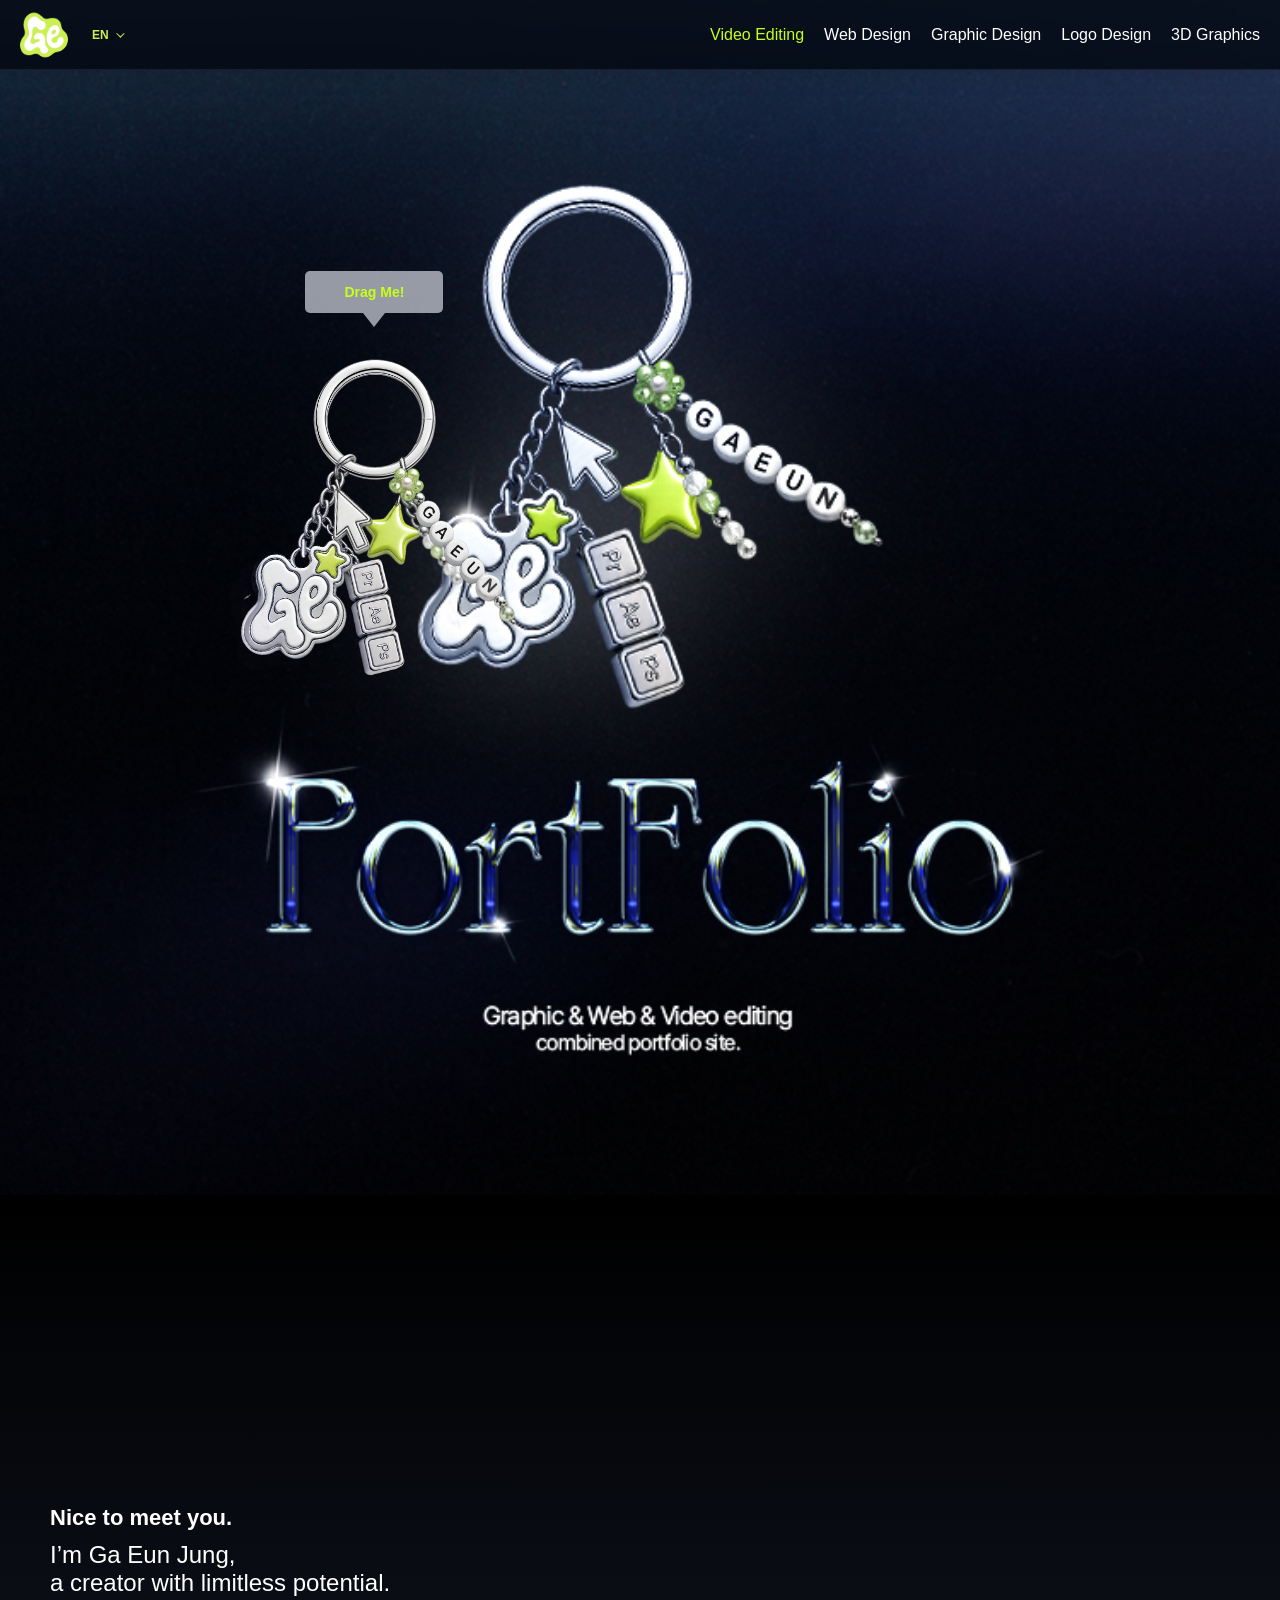
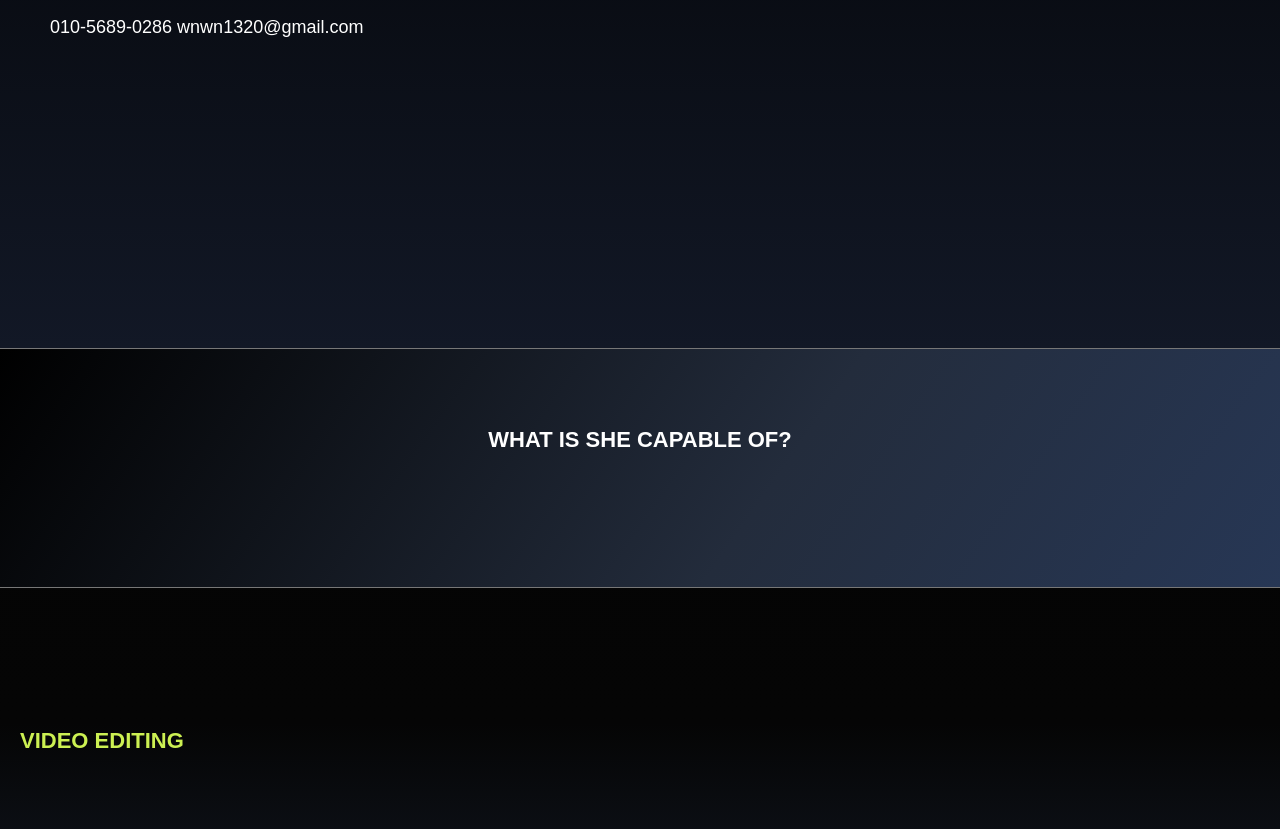
==== commit c9acd10e: "포트폴리오 수정" ====
--- a/index-en.html
+++ b/index-en.html
@@ -38,7 +38,9 @@
     <header>
         <div class="header-left">
             <h1 class="logo">
-                <img src="images/logo.png" alt="GE logo">
+                <a href="#">
+                    <img src="images/logo.png" alt="">
+                </a>
             </h1>
             <div class="language-switcher">
                 <button type="button" class="language-button" aria-expanded="false" aria-controls="language-menu">
@@ -173,7 +175,7 @@
                             </div>
                         </div>
                     </div>
-                    <div class="resume intro-right">
+                    <div class="resume intro-right" data-aos="fade-left">
                         <div class="resume-row">
                             <div class="resume-info">
                                 <h4 class="resume-title">
@@ -277,7 +279,7 @@
             <section class="tab">
                 <div class="inner no-sparkle">
                     <h2>What is she capable of?</h2>
-                    <ul class="tab-menu">
+                    <ul class="tab-menu" data-aos="fade-up">
                         <li class="on">Video Editing</li>
                         <li>Web Design</li>
                         <li>Graphic Design</li>
@@ -566,11 +568,17 @@
         </div>
     </main>
     <footer>
-        <h3>Hi :) Contact Me!</h3>
+        <img src="images/footer-logo.png" alt="">
+        <h3>If you’re interested, please contact me.</h3>
         <div class="footer-adress">
             <p><a href="mailto:wnwn1320@gmail.com">wnwn1320@gmail.com</a></p>
             <p><a href="tel:010-5689-0286">+82 010-5689-0286</a></p>
         </div>
+        <span>This website is the personal portfolio of a web designer.<br>
+            Adobe Photoshop, Visual Studio Code (HTML, CSS, JavaScript), and Adobe Illustrator <br>
+            Adobe Premiere Pro and Adobe After Effects. Figma and Blender have been used for the site. <br>
+            Copyright © 2026 Ga Eun Jung. All rights reserved.
+        </span>
     </footer>
     <script>
         const videoSwiper = new Swiper('.video-editing .swiper', {
--- a/css/sparkle.css
+++ b/css/sparkle.css
@@ -13,7 +13,7 @@
   }
 }
 
-@-webkit-keyframes my-sparkle {
+@-webkit-keyframes my-sparkle { 
   0%   {
     opacity: 0;
     -webkit-transform: rotate(0deg) scale(0);
--- a/css/style.css
+++ b/css/style.css
@@ -23,6 +23,7 @@
             #000000 0%,
             #050505 80%,
             #273755 100%);
+            overflow-x: hidden;
 }
 
 body.menu-open {
@@ -73,6 +74,10 @@
     color: #ccf052;
 }
 
+/* 반짝이 z-index */
+.my-sparkle {
+    z-index: -1;
+}
 
 /* ===================================================
    HEADER
@@ -281,7 +286,7 @@
     content: "☰";
     display: none;
     color: #ccf052;
-    font-size: 22px;
+    font-size: 24px;
     line-height: 1;
 }
 
@@ -706,6 +711,7 @@
     gap: 50px;
     padding: 120px 0;
     color: #ffffff;
+    overflow-x: hidden;
 }
 
 .introduce .intro-left {
@@ -886,7 +892,7 @@
 
 .video-editing .swiper-slide img {
     display: block;
-
+    border-radius: 8px;
     width: 100%;
     height: auto;
 }
@@ -1036,29 +1042,31 @@
     color: #ffffff;
     text-align: center;
 }
-
+footer img {
+    max-width: 250px;
+    padding: 10px;
+}
 footer h3 {
-    margin-bottom: 30px;
-    font-size: 24px;
-}
-
+    margin: 15px 0;
+    font-size: 16px;
+    text-transform: uppercase;
+    color: #c8ff18;
+}
+footer .footer-adress {
+    margin-bottom: 4rem;
+}
+footer .footer-adress p {
+    background: #cbf05233;
+    width: fit-content;
+    min-width: 20%;
+    border-radius: 5px;
+    padding: 10px 10px;
+    margin: 0 auto;
+}
 footer .footer-adress p:first-child {
-    margin-bottom: 20px;
-}
-
-footer .footer-adress p:first-child::before {
-    content: url("../images/mail.png");
-    position: relative;
-    top: 5px;
-    left: -10px;
-}
-
-footer .footer-adress p:last-child::before {
-    content: url("../images/call.png");
-    position: relative;
-    top: 5px;
-    left: -18px;
-}
+    margin-bottom: 10px;
+}
+
 
 
 /* ===================================================
@@ -1312,6 +1320,9 @@
 
     footer {
         padding: 60px 0;
+    }
+    footer img {
+        max-width: 180px;
     }
 }
 
@@ -1347,7 +1358,7 @@
     /* header */
 
     header {
-        height: 48px;
+        height: 54px;
         padding: 0 12px;
         background: rgba(3, 8, 18, 0.9);
         backdrop-filter: blur(8px);
@@ -1355,7 +1366,7 @@
     }
 
     .header-left {
-        gap: 8px;
+        gap: 14px;
     }
 
     .header-left .logo {
@@ -1364,7 +1375,7 @@
 
     .header-left p {
         color: #ccf052;
-        font-size: 9px;
+        font-size: 12px;
     }
 
     .header-right .menu {
@@ -1518,7 +1529,9 @@
         gap: 20px;
         align-items: center;
     }
-
+    .resume .resume-row .resume-info ul li:nth-child(4)>span {
+        margin-top:4px;
+    }
     .resume .resume-row .resume-info ul li>strong {
         margin-bottom: 4px;
     }
@@ -1706,17 +1719,15 @@
     }
 
     footer .footer-adress p {
-        font-size: 10px;
+        font-size: 14px;
+        min-width: 40%;
     }
 
     footer .footer-adress p:first-child {
         margin-bottom: 15px;
     }
-
-    footer .footer-adress p:first-child::before,
-    footer .footer-adress p:last-child::before {
-        display: inline-block;
-        transform: scale(0.7);
+    footer span {
+        font-size: 12px;
     }
 }
 
@@ -1754,4 +1765,7 @@
         top: 18px;
         right: 18px;
     }
+    footer .footer-adress p {
+       min-width: 50%;
+    }
 }
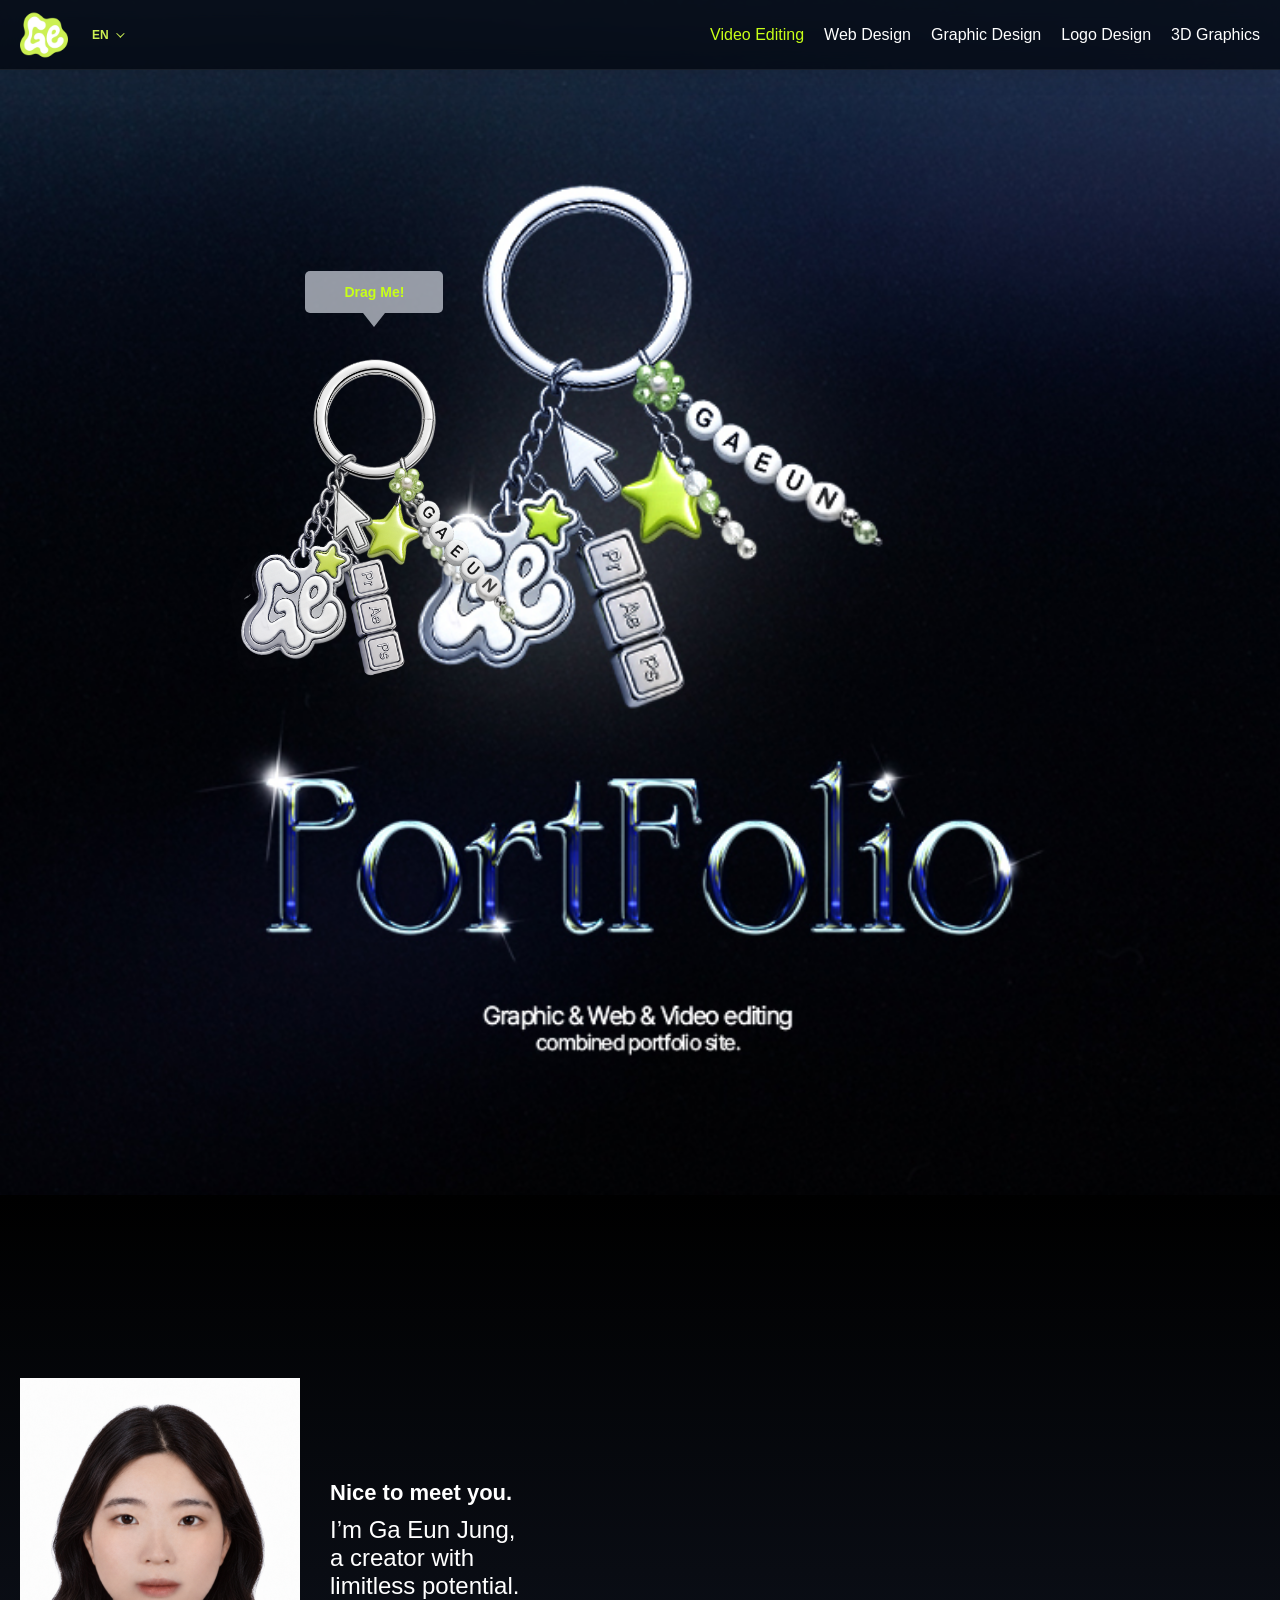
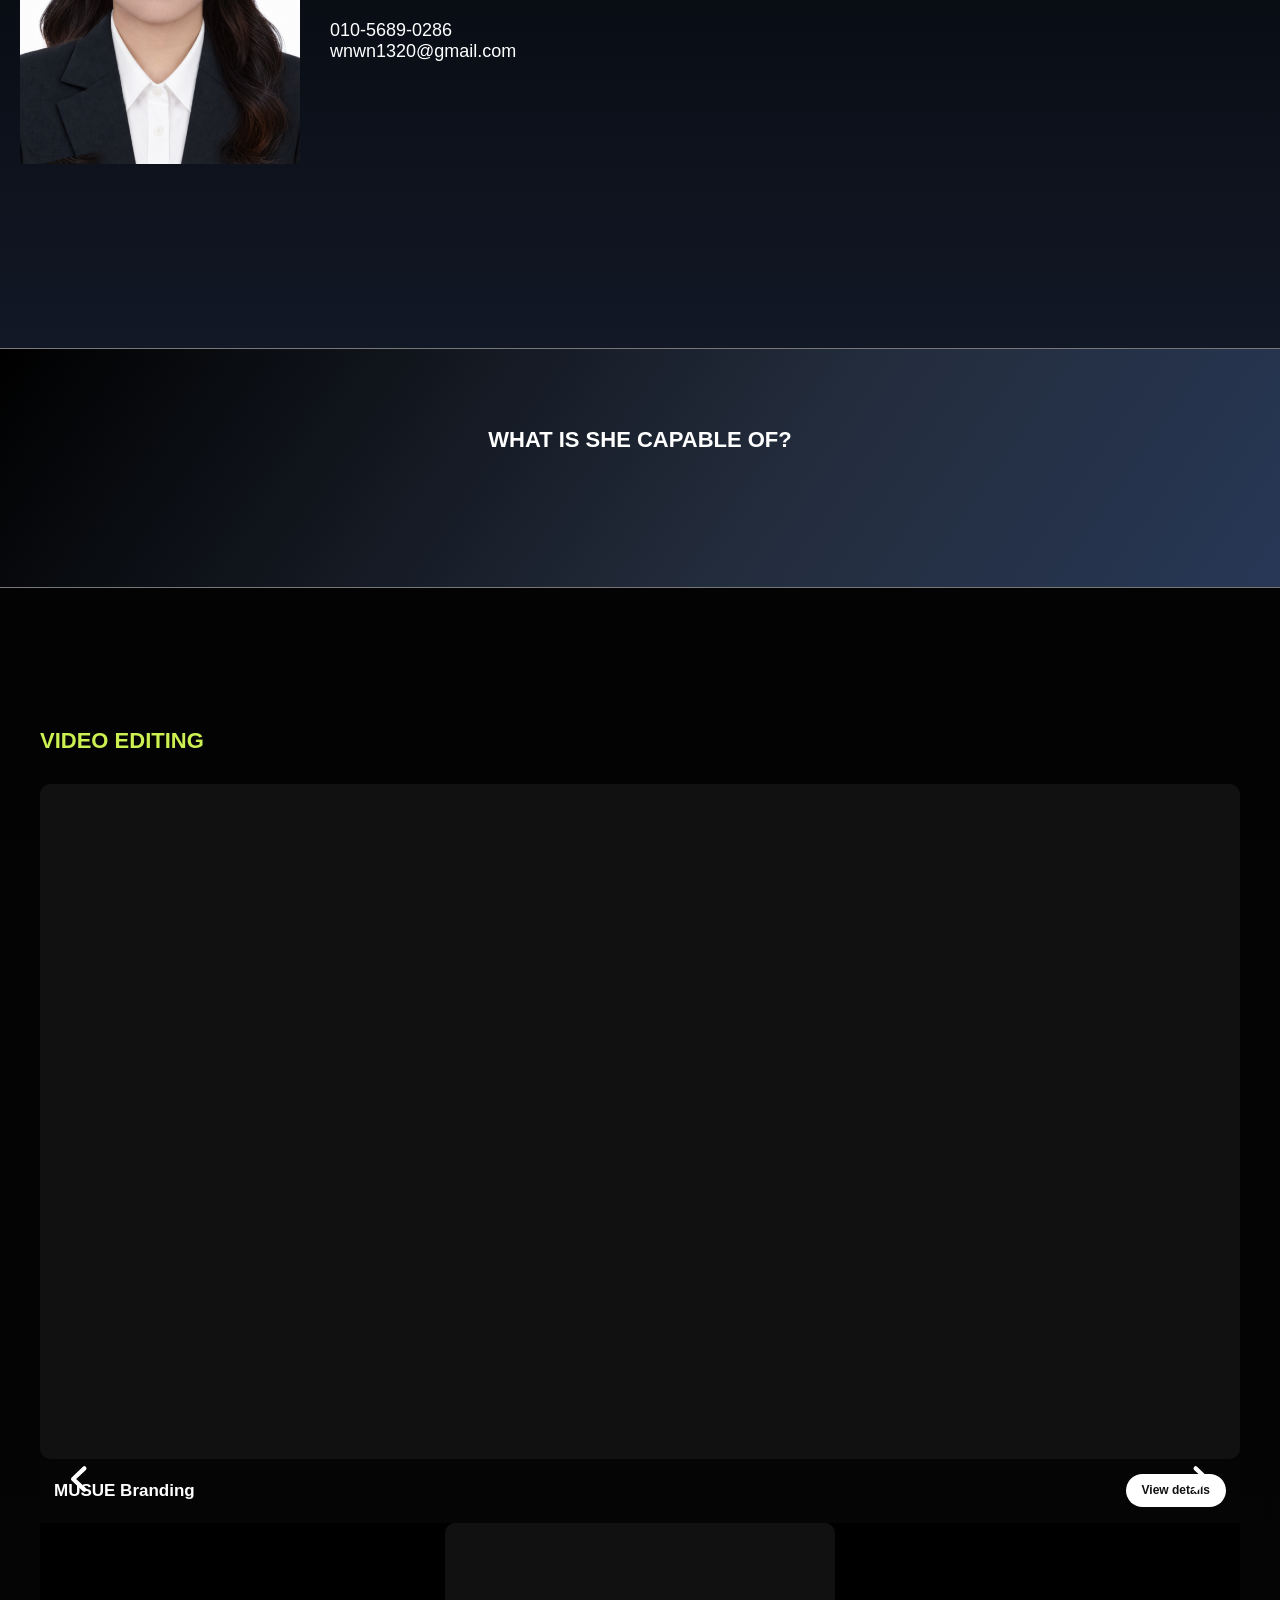
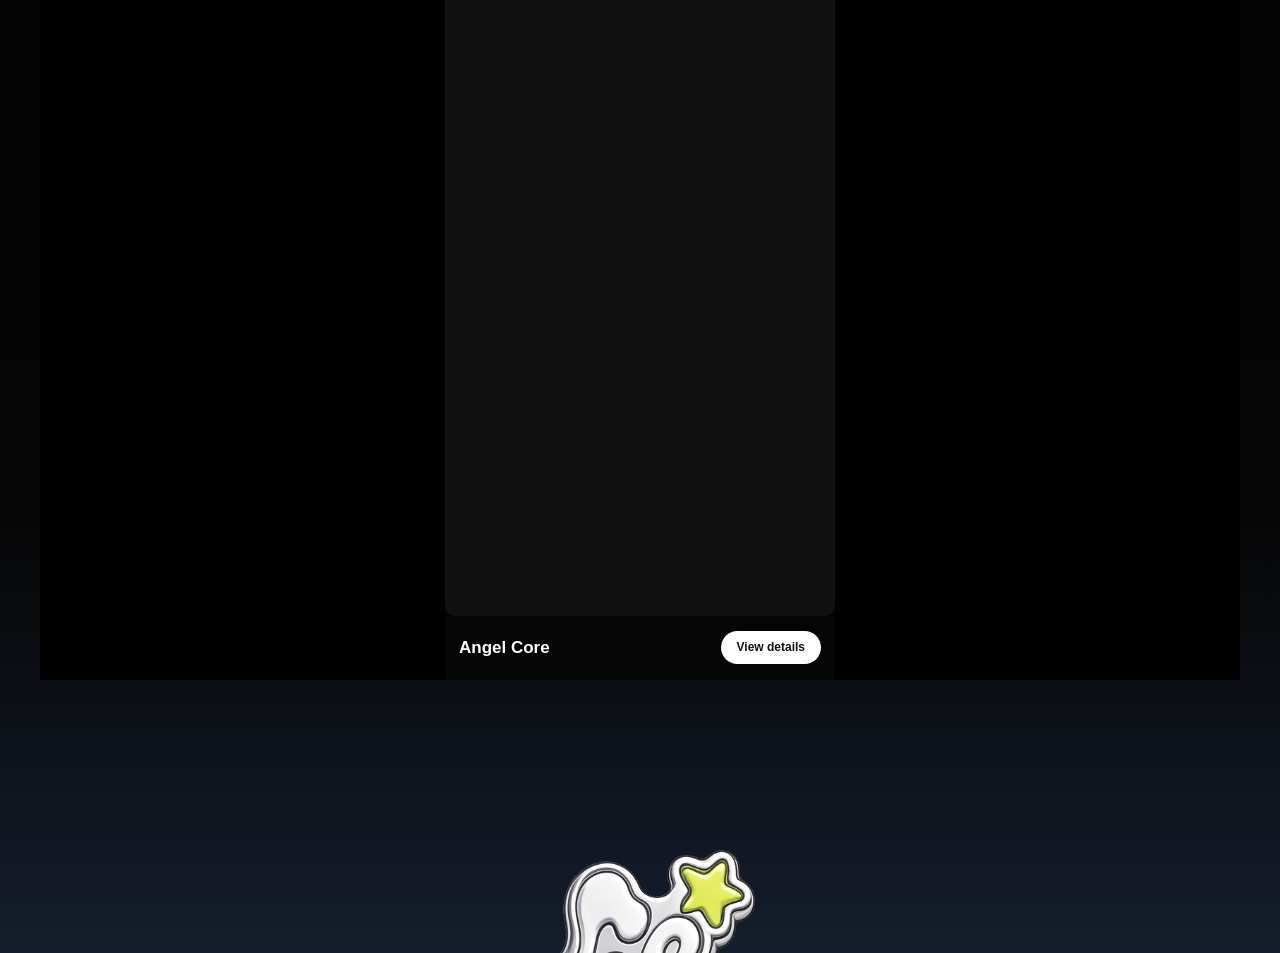
==== commit cd95bb6c: "second commit" ====
--- a/index-en.html
+++ b/index-en.html
@@ -20,22 +20,21 @@
     <meta property="og:image:height" content="630">
     <link rel="icon" type="image/png" sizes="32x32" href="images/favicon.png">
     <link rel="stylesheet" href="https://cdn.jsdelivr.net/npm/swiper@12/swiper-bundle.min.css">
-    <link rel="stylesheet" href="css/swiper.css">
     <script src="https://code.jquery.com/jquery-3.7.1.js"
         integrity="sha256-eKhayi8LEQwp4NKxN+CfCh+3qOVUtJn3QNZ0TciWLP4=" crossorigin="anonymous"></script>
     <script src="https://cdn.jsdelivr.net/npm/swiper@12/swiper-bundle.min.js"></script>
     <link rel="stylesheet" href="css/sparkle.css">
     <link href="https://unpkg.com/aos@2.3.1/dist/aos.css" rel="stylesheet">
-    <link rel="stylesheet" href="css/style.css">
+    <link rel="stylesheet" href="css/style.css?v=39">
     <script src="js/sparkle.jquery.js"></script>
     <script src="https://unpkg.com/aos@2.3.1/dist/aos.js"></script>
     <script src="js/language.js" defer></script>
     <script src="js/keyring.js" defer></script>
-    <script src="js/index.js" defer></script>
+    <script src="js/index.js?v=33" defer></script>
 </head>
 
 <body>
-    <header>
+    <header class="no-sparkle">
         <div class="header-left">
             <h1 class="logo">
                 <a href="#">
@@ -89,7 +88,7 @@
         </div>
     </header>
     <main>
-        <div class="container no-sparkle">
+        <div class="container">
             <section class="banner">
 
                 <!-- 배경 이미지 -->
@@ -155,7 +154,7 @@
                 <div class="inner no-sparkle">
                     <div class="intro-left">
                         <div class="pic">
-                            <img src="https://placehold.co/344x413" alt="">
+                            <img src="images/증명사진.jpg">
                         </div>
                         <div class="hi-desc">
                             <p>Nice to meet you.</p>
@@ -288,27 +287,57 @@
                     </ul>
                 </div>
             </section>
-            <div class="tab-items">
+            <div class="tab-items no-sparkle">
                 <section class="video-editing on">
                     <div class="inner swiper">
                         <h3>Video Editing</h3>
                         <div class="swiper-wrapper">
-                            <div class="swiper-slide">
-                                <img src="https://placehold.co/1440x700" alt="">
-                            </div>
-                            <div class="swiper-slide">
-                                <img src="https://placehold.co/1440x700" alt="">
-                            </div>
-                            <div class="swiper-slide">
-                                <img src="https://placehold.co/1440x700" alt="">
-                            </div>
-                            <div class="swiper-slide">
-                                <img src="https://placehold.co/1440x700" alt="">
-                            </div>
-                            <div class="swiper-slide">
-                                <img src="https://placehold.co/1440x700" alt="">
-                            </div>
-                        </div>
+                            <!-- MUSUE Branding: edit the data- fields below to update the card and modal. -->
+                            <div class="swiper-slide"
+                                data-title="MUSUE Branding"
+                                data-main-video="https://www.youtube.com/embed/HniXhLWaNQk?si=klGVutPGAa4k_1b_"
+                                data-short-video="https://www.youtube.com/embed/-wXeps7O-40"
+                                data-overview="MUSUE is a fictional cosmetics branding project that combines the mythological muse with modern women's self-expression.&lt;br&gt;&lt;br&gt;Moving beyond standardized beauty ideals on social media, the project integrates brand concept development, visual identity, product design, and video content to help individuals discover their own distinctive mood and beauty."
+                                data-project-type="Cosmetic Branding / AI Visual Production"
+                                data-project-goal="Build a color cosmetics brand centered on self-expression"
+                                data-project-scope="Brand Concept, Logo, Package, Product Visual, Motion Film"
+                                data-project-role="Planning, Research, Visual Direction, Prompt Design, Video Editing"
+                                data-planning="Defined the project goals, target audience, concept, content structure, and production direction."
+                                data-planning-link="https://www.figma.com/deck/ugkdVmFSzHIxq0CHmGHEUo/MUSUE-%EA%B8%B0%ED%9A%8D%EC%84%9C?node-id=1-42&amp;t=hNlp51SowZSZVLNz-1"
+                                data-tasks="&lt;li&gt;Concept planning and visual direction&lt;/li&gt;&lt;li&gt;Design production and detail refinement&lt;/li&gt;"
+                                data-tools="Premiere Pro · After Effects"
+                                data-contribution="100%">
+                                <iframe src="https://www.youtube.com/embed/HniXhLWaNQk?si=klGVutPGAa4k_1b_" title="MUSUE Branding" frameborder="0" allow="accelerometer; autoplay; clipboard-write; encrypted-media; gyroscope; picture-in-picture; web-share" referrerpolicy="strict-origin-when-cross-origin" allowfullscreen></iframe>
+                            </div>
+                            <!-- Video Editing 02: edit the data- fields below to update the card and modal. -->
+                            <div class="swiper-slide shorts-slide"
+                                data-title="Angel Core"
+                                data-video="https://www.youtube.com/embed/Ye0f9qGRzDM?playsinline=1&amp;origin=http%3A%2F%2F127.0.0.1%3A5500&amp;autoplay=1&amp;mute=1&amp;loop=1&amp;playlist=Ye0f9qGRzDM"
+                                data-overview="A 15-second AI visual film completed within a limited four-hour production window, from image generation and animation through final editing. &lt;br&gt;
+                                I used ChatGPT to create the initial storyboard images and prompts, Google Flow to generate the video, and Premiere Pro for pacing, cut editing, background music, and post-production. &lt;br&gt;
+                                By combining liminal-space imagery with the Angelcore aesthetic, I created scenes in which an otherworldly angel appears within realistic environments."
+                                data-planning="This project began with the question: [Can generative AI be used to build a consistent character and world within a short production time?]&lt;br&gt;&lt;br&gt;
+                                When generating multiple scenes with AI, a character's appearance often changes and the overall visual tone can become inconsistent. I wanted to test whether these limitations could be addressed while still producing one cohesive film.&lt;br&gt;&lt;br&gt;
+                                Production was limited to four hours and the final video to 15 seconds. The goal was to create a short visual film that maintained the same protagonist and world throughout, while evaluating the potential and efficiency of a workflow spanning image generation, animation, and editing."
+                                data-planning-image="images/moodboard_reference_en-web.webp"
+                                data-planning-image-alt="Angel Core mood board and prompt development process"
+                                data-tasks="&lt;li&gt;Visual concept and character development&lt;/li&gt;&lt;li&gt;AI image generation and prompt design&lt;/li&gt;&lt;li&gt;Scene-to-scene consistency refinement for the character, costume, and backgrounds&lt;/li&gt;&lt;li&gt;Video generation, final editing, and color grading&lt;/li&gt;"
+                                data-tools="ChatGPT · Google Flow · Premiere Pro"
+                                data-contribution="100%">
+                                <iframe
+                                    src="https://www.youtube.com/embed/Ye0f9qGRzDM?playsinline=1&amp;origin=http%3A%2F%2F127.0.0.1%3A5500&amp;autoplay=1&amp;mute=1&amp;loop=1&amp;playlist=Ye0f9qGRzDM"
+                                    title="Angel Core" frameborder="0"
+                                    allow="accelerometer; autoplay; clipboard-write; encrypted-media; gyroscope; picture-in-picture; web-share"
+                                    referrerpolicy="strict-origin-when-cross-origin" allowfullscreen>
+                                </iframe>
+                            </div>
+                        </div>
+                        <button class="video-swiper-button video-swiper-prev" type="button" aria-label="Previous video">
+                            <svg viewBox="0 0 24 24" aria-hidden="true"><path d="M15.5 3.5 6.5 12l9 8.5" /></svg>
+                        </button>
+                        <button class="video-swiper-button video-swiper-next" type="button" aria-label="Next video">
+                            <svg viewBox="0 0 24 24" aria-hidden="true"><path d="m8.5 3.5 9 8.5-9 8.5" /></svg>
+                        </button>
                     </div>
                 </section>
                 <section class="web-design">
@@ -316,8 +345,39 @@
                         <h3>Web Design</h3>
                         <div class="swiper">
                             <div class="swiper-wrapper">
-                                <div class="swiper-slide">
-                                    <img src="images/Zenir-pc-main.png" alt="">
+                                <div class="swiper-slide" data-title="Onera Responsive Web Platform"
+                                    data-detail-image="images/web/onera/desktop-home-web.webp"
+                                    data-pc-images="images/web/onera/desktop-home-web.webp|images/web/onera/desktop-login.png|images/web/onera/desktop-notice.png|images/web/onera/desktop-product-list.jpg|images/web/onera/desktop-product-detail-web.webp|images/web/onera/desktop-quote-card-payment.png|images/web/onera/desktop-order-history.png"
+                                    data-pc-labels="Desktop home page|Desktop login page|Desktop notice page|Desktop product listing page|Desktop product detail page — Massage Chair|Desktop quotation form — Card Payment|Desktop order history page"
+                                    data-mobile-images="images/web/onera/mobile-home.png|images/web/onera/mobile-login.png|images/web/onera/mobile-notice.png|images/web/onera/mobile-search-results.png|images/web/onera/mobile-product-list-filter.png|images/web/onera/mobile-product-detail.png|images/web/onera/mobile-quote-card-payment.png|images/web/onera/mobile-order-history.png"
+                                    data-mobile-labels="Mobile home page|Mobile login page|Mobile notice page|Mobile search results page|Mobile product listing and search filters|Mobile product detail page — Massage Chair|Mobile quotation form — Card Payment|Mobile order history page"
+                                    data-admin-images="images/web/onera/admin-dashboard.png|images/web/onera/admin-notice-list.png|images/web/onera/admin-notice-create.png|images/web/onera/admin-category-management.png|images/web/onera/admin-promotion-management.png|images/web/onera/admin-promotion-preview.png|images/web/onera/admin-contract-management.png|images/web/onera/admin-settlement-management.png|images/web/onera/admin-partner-create.png"
+                                    data-admin-labels="Administrator dashboard|Notice management|Create notice|Category management|Promotion management|Promotion preview|Contract management|Settlement management|Partner registration"
+                                    data-overview="A responsive web platform designed for users of rental and management services. The project brings together the customer-facing home, product detail, and quotation flows with an administrator dashboard as one cohesive service experience. The platform is currently being prepared for launch.&lt;br&gt;Duration: 4 months"
+                                    data-tasks="&lt;li&gt;Responsive customer-facing desktop and mobile interface design&lt;/li&gt;&lt;li&gt;Product detail and quotation user-flow design&lt;/li&gt;&lt;li&gt;Product-category pages and administrator dashboard design&lt;/li&gt;"
+                                    data-tools="Figma · Photoshop" data-contribution="100%">
+                                    <img src="images/web/onera/desktop-home-thumb.webp" alt="Onera desktop home page" loading="lazy">
+                                    <div class="web-desc">
+                                        <strong>
+                                            Onera
+                                        </strong>
+                                        <div class="web-desc-text">
+                                            <p>
+                                                A responsive platform project covering customer-facing web screens<br>
+                                                and an administrator dashboard for rental services.
+                                            </p>
+                                            <ul>
+                                                <li>Responsive desktop and mobile UI/UX design</li>
+                                                <li>Product, quotation, and admin interface design</li>
+                                            </ul>
+                                        </div>
+                                    </div>
+                                </div>
+                                <div class="swiper-slide" data-title="Zenir Web Design"
+                                    data-detail-image="images/web/zenir/PC_main_fullpage_fix.jpg"
+                                    data-pc-images="images/web/zenir/PC_main_fullpage_fix.jpg|images/web/zenir/PC_Product_detail.jpg|images/web/zenir/PC_Product_list_us.jpg|images/web/zenir/PC_about.jpg"
+                                    data-pc-labels="Zenir desktop home page|Zenir product detail page|Zenir product listing page|Zenir about page">
+                                    <img src="images/web/zenir/PC_main_fullpage_fix.jpg" alt="Zenir web design home page" loading="lazy">
                                     <div class="web-desc">
                                         <strong>
                                             Zenir
@@ -329,7 +389,7 @@
                                                 a medical scrub brand.<br>
                                                 I created custom sections with Shopify Liquid, designed the main and
                                                 collection pages,<br>
-                                                implemented responsive layouts using Liquid and third-party apps,<br>
+                                                implemented responsive layouts using Liquid and third-party apps,<br><br>
                                                 and improved the UI/UX to align with the brand direction.
                                             </p>
                                             <ul>
@@ -348,198 +408,79 @@
                                         </div>
                                     </div>
                                 </div>
-                                <div class="swiper-slide">
-                                    <img src="images/Zenir-pc-main.png" alt="">
-                                    <div class="web-desc">
-                                        <strong>
-                                            Zenir
-                                        </strong>
-                                        <div class="web-desc-text">
-                                            <p>
-                                                I was responsible for building and operating the Shopify store for
-                                                ZENIR,
-                                                a medical scrub brand.<br>
-                                                I created custom sections with Shopify Liquid, designed the main and
-                                                collection pages,<br>
-                                                implemented responsive layouts using Liquid and third-party apps,<br>
-                                                and improved the UI/UX to align with the brand direction.
-                                            </p>
-                                            <ul>
-                                                <li>Custom section development with Shopify Liquid</li>
-                                                <li>Main and collection page design and maintenance</li>
-                                                <li>Third-party app integration and configuration</li>
-                                                <li>
-                                                    <div class="skill">
-                                                        <img src="images/adobe-photoshop-logo-2021.svg"
-                                                            alt="Photoshop Logo">
-                                                        <img src="images/shopify-logo-png-transparent.png"
-                                                            alt="Shopify logo">
-                                                    </div>
-                                                </li>
-                                            </ul>
-                                        </div>
-                                    </div>
-                                </div>
-                                <div class="swiper-slide">
-                                    <img src="images/Zenir-pc-main.png" alt="">
-                                    <div class="web-desc">
-                                        <strong>
-                                            Zenir
-                                        </strong>
-                                        <div class="web-desc-text">
-                                            <p>
-                                                I was responsible for building and operating the Shopify store for
-                                                ZENIR,
-                                                a medical scrub brand.<br>
-                                                I created custom sections with Shopify Liquid, designed the main and
-                                                collection pages,<br>
-                                                implemented responsive layouts using Liquid and third-party apps,<br>
-                                                and improved the UI/UX to align with the brand direction.
-                                            </p>
-                                            <ul>
-                                                <li>Custom section development with Shopify Liquid</li>
-                                                <li>Main and collection page design and maintenance</li>
-                                                <li>Third-party app integration and configuration</li>
-                                                <li>
-                                                    <div class="skill">
-                                                        <img src="images/adobe-photoshop-logo-2021.svg"
-                                                            alt="Photoshop Logo">
-                                                        <img src="images/shopify-logo-png-transparent.png"
-                                                            alt="Shopify logo">
-                                                    </div>
-                                                </li>
-                                            </ul>
-                                        </div>
-                                    </div>
-                                </div>
-                                <div class="swiper-slide">
-                                    <img src="images/Zenir-pc-main.png" alt="">
-                                    <div class="web-desc">
-                                        <strong>
-                                            Zenir
-                                        </strong>
-                                        <div class="web-desc-text">
-                                            <p>
-                                                I was responsible for building and operating the Shopify store for
-                                                ZENIR,
-                                                a medical scrub brand.<br>
-                                                I created custom sections with Shopify Liquid, designed the main and
-                                                collection pages,<br>
-                                                implemented responsive layouts using Liquid and third-party apps,<br>
-                                                and improved the UI/UX to align with the brand direction.
-                                            </p>
-                                            <ul>
-                                                <li>Custom section development with Shopify Liquid</li>
-                                                <li>Main and collection page design and maintenance</li>
-                                                <li>Third-party app integration and configuration</li>
-                                                <li>
-                                                    <div class="skill">
-                                                        <img src="images/adobe-photoshop-logo-2021.svg"
-                                                            alt="Photoshop Logo">
-                                                        <img src="images/shopify-logo-png-transparent.png"
-                                                            alt="Shopify logo">
-                                                    </div>
-                                                </li>
-                                            </ul>
-                                        </div>
-                                    </div>
-                                </div>
-                                <div class="swiper-slide">
-                                    <img src="images/Zenir-pc-main.png" alt="">
-                                    <div class="web-desc">
-                                        <strong>
-                                            Zenir
-                                        </strong>
-                                        <div class="web-desc-text">
-                                            <p>
-                                                I was responsible for building and operating the Shopify store for
-                                                ZENIR,
-                                                a medical scrub brand.<br>
-                                                I created custom sections with Shopify Liquid, designed the main and
-                                                collection pages,<br>
-                                                implemented responsive layouts using Liquid and third-party apps,<br>
-                                                and improved the UI/UX to align with the brand direction.
-                                            </p>
-                                            <ul>
-                                                <li>Custom section development with Shopify Liquid</li>
-                                                <li>Main and collection page design and maintenance</li>
-                                                <li>Third-party app integration and configuration</li>
-                                                <li>
-                                                    <div class="skill">
-                                                        <img src="images/adobe-photoshop-logo-2021.svg"
-                                                            alt="Photoshop Logo">
-                                                        <img src="images/shopify-logo-png-transparent.png"
-                                                            alt="Shopify logo">
-                                                    </div>
-                                                </li>
-                                            </ul>
-                                        </div>
-                                    </div>
-                                </div>
-                            </div>
+                            </div>
+                            <button class="web-swiper-button web-swiper-prev" type="button" aria-label="Previous web project">
+                                <svg viewBox="0 0 24 24" aria-hidden="true"><path d="M15.5 3.5 6.5 12l9 8.5" /></svg>
+                            </button>
+                            <button class="web-swiper-button web-swiper-next" type="button" aria-label="Next web project">
+                                <svg viewBox="0 0 24 24" aria-hidden="true"><path d="m8.5 3.5 9 8.5-9 8.5" /></svg>
+                            </button>
                         </div>
                     </div>
                 </section>
                 <section class="graphic-design swiper inner">
                     <h3>Graphic Design</h3>
                     <div class="swiper-wrapper">
-                        <div class="swiper-slide">
+                        <div class="swiper-slide long-page-project" data-title="Saengmodan 180 Product Detail Page"
+                            data-detail-image="images/graphic/생모단180-상세페이지.jpg"
+                            data-overview="A long-form product detail page designed to present the features and information of Saengmodan 180 in a clear, engaging flow."
+                            data-tasks="&lt;li&gt;Product information structure and content flow&lt;/li&gt;&lt;li&gt;Product detail page visual design&lt;/li&gt;&lt;li&gt;Web-ready image production&lt;/li&gt;"
+                            data-tools="Photoshop" data-contribution="100%">
                             <span>01</span>
-                            <img src="https://placehold.co/348x450" alt="">
-                        </div>
-                        <div class="swiper-slide">
+                            <img src="images/graphic/생모단180-상세페이지.jpg" alt="Saengmodan 180 product detail page" loading="lazy">
+                        </div>
+                        <div class="swiper-slide" data-title="Sword &amp; Heart Album Art"
+                            data-detail-images="images/graphic/album-art-cover-web.webp|images/graphic/album-art-mockup-web.webp"
+                            data-overview="A conceptual album cover created for a design study using only two assigned keywords: ‘sword’ and ‘heart.’ Dark textures, dramatic contrast, and metallic typography were combined to create a tense and experimental visual identity."
+                            data-tasks="&lt;li&gt;Keyword interpretation and visual concept development&lt;/li&gt;&lt;li&gt;Image compositing and typography design&lt;/li&gt;&lt;li&gt;Album package mockup production&lt;/li&gt;"
+                            data-tools="Photoshop" data-contribution="100%">
                             <span>02</span>
-                            <img src="https://placehold.co/348x450" alt="">
-                        </div>
-                        <div class="swiper-slide">
+                            <img src="images/graphic/album-art-cover-thumb.webp" alt="Concept album art based on the keywords sword and heart" loading="lazy">
+                        </div>
+                        <div class="swiper-slide" data-title="Wedding Poster Design"
+                            data-detail-images="images/graphic/wedding-poster-a-web.webp|images/graphic/wedding-poster-b-web.webp"
+                            data-overview="A wedding poster created for an actual ceremony. Two alternative directions were developed around the couple's natural photographs: a cinematic poster composition and a photo-collage composition."
+                            data-tasks="&lt;li&gt;Photo selection and color correction&lt;/li&gt;&lt;li&gt;Development of two distinct A/B concepts&lt;/li&gt;&lt;li&gt;Typography layout based on event information and messaging&lt;/li&gt;"
+                            data-tools="Photoshop" data-contribution="100%">
                             <span>03</span>
-                            <img src="https://placehold.co/348x450" alt="">
-                        </div>
-                        <div class="swiper-slide">
+                            <img src="images/graphic/wedding-poster-a-thumb.webp" alt="Wedding poster concept A created for an actual ceremony" loading="lazy">
+                        </div>
+                        <div class="swiper-slide" data-title="DotsMine Studio Business Card"
+                            data-detail-images="images/graphic/dotsmine-business-card.png|images/graphic/dotsmine-business-card-mockup-web.webp"
+                            data-overview="A commissioned business card currently used by the client. Pixel graphics and a black-and-yellow palette communicate the identity of a studio specializing in Minecraft server production."
+                            data-tasks="&lt;li&gt;Analysis of the client's business and usage requirements&lt;/li&gt;&lt;li&gt;Front-and-back business card layout design&lt;/li&gt;&lt;li&gt;Information hierarchy and mockup production with print use in mind&lt;/li&gt;"
+                            data-tools="Photoshop" data-contribution="100%">
                             <span>04</span>
-                            <img src="https://placehold.co/348x450" alt="">
-                        </div>
-                        <div class="swiper-slide">
-                            <span>05</span>
-                            <img src="https://placehold.co/348x450" alt="">
-                        </div>
-                        <div class="swiper-slide">
-                            <span>06</span>
-                            <img src="https://placehold.co/348x450" alt="">
-                        </div>
-                        <div class="swiper-slide">
-                            <span>07</span>
-                            <img src="https://placehold.co/348x450" alt="">
-                        </div>
-                        <div class="swiper-slide">
-                            <span>08</span>
-                            <img src="https://placehold.co/348x450" alt="">
+                            <img src="images/graphic/dotsmine-business-card-mockup-thumb.webp" alt="DotsMine Studio business card mockup" loading="lazy">
                         </div>
                     </div>
                 </section>
                 <section class="logo-design swiper inner">
                     <h3>Logo Design</h3>
                     <div class="logo-box swiper-wrapper">
-                        <div class="swiper-slide">
-                            <img src="images/오너라로고.png" alt="">
-                        </div>
-                        <div class="swiper-slide">
-                            <img src="images/아삶공로고.png" alt="">
-                        </div>
-                        <div class="swiper-slide">
-                            <img src="https://placehold.co/300x300" alt="" class="">
-                        </div>
-                        <div class="swiper-slide">
-                            <img src="https://placehold.co/300x300" alt="" class="">
-                        </div>
-                        <div class="swiper-slide">
-                            <img src="https://placehold.co/300x300" alt="" class="">
-                        </div>
-                        <div class="swiper-slide">
-                            <img src="https://placehold.co/300x300" alt="" class="">
-                        </div>
-                        <div class="swiper-slide">
-                            <img src="https://placehold.co/300x300" alt="" class="">
+                        <div class="swiper-slide" data-title="GE Personal Identity"
+                            data-overview="A GE wordmark created as the visual identity of this personal portfolio. Organic curves and a vivid lime color express a free-spirited and distinctive personality."
+                            data-tasks="&lt;li&gt;Organic wordmark design combining the letters G and E&lt;/li&gt;&lt;li&gt;Development of a signature color and form for use throughout the portfolio&lt;/li&gt;"
+                            data-tools="Illustrator" data-contribution="100%">
+                            <img src="images/logo/ge-personal-logo.png" alt="GE personal portfolio logo">
+                        </div>
+                        <div class="swiper-slide" data-title="Onera Logo Design"
+                            data-overview="A logo created to establish the service identity of Onera, an integrated rental and management platform."
+                            data-tasks="&lt;li&gt;Brand wordmark and symbol design&lt;/li&gt;&lt;li&gt;Refinement of color and form for use across the service interface&lt;/li&gt;"
+                            data-tools="Illustrator" data-contribution="100%">
+                            <img src="images/logo/onera-logo.png" alt="Onera integrated rental platform logo">
+                        </div>
+                        <div class="swiper-slide" data-title="MUSUE Logo Design"
+                            data-overview="A logo for MUSUE, a fictional cosmetics brand combining the mythological muse with modern women's self-expression."
+                            data-tasks="&lt;li&gt;Wordmark design aligned with the brand concept&lt;/li&gt;&lt;li&gt;Curved typography expressing an elegant beauty-brand identity&lt;/li&gt;"
+                            data-tools="Illustrator" data-contribution="100%">
+                            <img src="images/logo/musue-logo.png" alt="MUSUE cosmetics brand logo">
+                        </div>
+                        <div class="swiper-slide" data-title="Beautiful Living Space Logo Design"
+                            data-overview="A logo designed for the website renewal team project ‘Beautiful Living Space.’"
+                            data-tasks="&lt;li&gt;Connected roof shapes to evoke the image of accommodation&lt;/li&gt;&lt;li&gt;Korean wordmark and slogan lockup composition&lt;/li&gt;"
+                            data-tools="Illustrator" data-contribution="100%">
+                            <img src="images/logo/asalmgong-logo.png" alt="Beautiful Living Space project logo">
                         </div>
                     </div>
                     <div class="pagenation">
@@ -547,20 +488,19 @@
                         <div class="sw-prev"></div>
                     </div>
                 </section>
-                <section class="threeD-graphic swiper inner">
+                <section class="threeD-graphic inner">
                     <h3>3D Graphics</h3>
-                    <div class="swiper-wrapper">
-                        <div class="swiper-slide">
-                            <img src="https://placehold.co/715x545" alt="">
-                        </div>
-                        <div class="swiper-slide">
-                            <img src="https://placehold.co/715x545" alt="">
-                        </div>
-                        <div class="swiper-slide">
-                            <img src="https://placehold.co/715x545" alt="">
-                        </div>
-                        <div class="swiper-slide">
-                            <img src="https://placehold.co/715x545" alt="">
+                    <div class="threeD-project-list">
+                        <div class="swiper-slide" data-title="EVE Character Modeling"
+                            data-videos="https://www.youtube.com/embed/U6VTMIFZaho|https://www.youtube.com/embed/td6QW_H_lRU"
+                            data-video-labels="Desktop Pet Introduction|Dancing Animation"
+                            data-overview-tab-label="Project overview"
+                            data-tasks-tab-label="Key work"
+                            data-tools-tab-label="Tools used"
+                            data-overview="This character was created to bring together the modeling, material, and rigging skills I learned in Blender. I designed the character and modeled it from a three-view reference sheet created with the help of ChatGPT.&lt;br&gt;&lt;br&gt;To improve my rigging skills, I produced simple animations and also implemented the completed model as a desktop pet with assistance from ChatGPT.&lt;br&gt;&lt;br&gt;I created the desk and monitor display used in the scene, while the chair, keyboard, and mouse came from an asset library."
+                            data-tasks="&lt;li&gt;Character design and three-view reference creation&lt;/li&gt;&lt;li&gt;Blender modeling, materials, and rigging&lt;/li&gt;&lt;li&gt;Character animation and desktop pet implementation&lt;/li&gt;&lt;li&gt;Desk and monitor production and scene composition&lt;/li&gt;"
+                            data-tools="Blender · ChatGPT" data-contribution="100%">
+                            <img src="images/eve-model.png" alt="EVE 3D character model" loading="lazy">
                         </div>
                     </div>
                 </section>
@@ -586,7 +526,11 @@
             spaceBetween: 20,
             loop: true,
             observer: true,
-            observeParents: true
+            observeParents: true,
+            navigation: {
+                prevEl: '.video-swiper-prev',
+                nextEl: '.video-swiper-next'
+            }
         });
 
         const webSwiper = new Swiper('.web-design .swiper', {
@@ -594,7 +538,11 @@
             spaceBetween: 30,
             loop: true,
             observer: true,
-            observeParents: true
+            observeParents: true,
+            navigation: {
+                prevEl: '.web-swiper-prev',
+                nextEl: '.web-swiper-next'
+            }
         });
 
         const logoSwiper = new Swiper('.logo-design', {
@@ -629,33 +577,18 @@
                     spaceBetween: 20
                 },
                 1025: {
-                    slidesPerView: 4,
+                    slidesPerView: 3,
                     spaceBetween: 30
                 }
             }
         });
 
-        const threeDSwiper = new Swiper('.threeD-graphic', {
-            slidesPerView: 1,
-            spaceBetween: 10,
-            loop: true,
-            observer: true,
-            observeParents: true,
-
-            breakpoints: {
-                768: {
-                    slidesPerView: 2,
-                    spaceBetween: 18
-                },
-                1025: {
-                    slidesPerView: 2,
-                    spaceBetween: 20
-                }
+        AOS.init({
+            disable: function () {
+                return window.innerWidth <= 767;
             }
         });
-
-        AOS.init();
     </script>
 </body>
 
-</html>+</html>
--- a/css/style.css
+++ b/css/style.css
@@ -708,6 +708,7 @@
 
 .introduce .inner {
     display: flex;
+    justify-content: center;
     gap: 50px;
     padding: 120px 0;
     color: #ffffff;
@@ -719,7 +720,9 @@
     align-items: center;
     gap: 30px;
 }
-
+.introduce .intro-left .pic img {
+    max-width:280px;
+}
 .introduce .intro-left .hi-desc p {
     margin-bottom: 10px;
     font-size: 22px;
@@ -896,7 +899,47 @@
     width: 100%;
     height: auto;
 }
-
+/* ANGEL SIGNAL 세로 영상 */
+.video-editing .shorts-slide {
+    display: flex !important;
+    flex-direction: column !important;
+    align-items: center;
+    justify-content: flex-start;
+    background: #000;
+}
+
+/* JS에서 자동 생성되는 영상 영역 */
+.video-editing .shorts-slide .project-visual {
+    width: min(390px, 100%) !important;
+    height: auto !important;
+    aspect-ratio: 9 / 16 !important;
+    margin: 0 auto;
+    background: #111;
+}
+
+/* iframe */
+.video-editing .shorts-slide iframe,
+.video-editing .shorts-slide .project-video {
+    display: block;
+    width: 100% !important;
+    height: 100% !important;
+    aspect-ratio: auto !important;
+    border: 0;
+}
+
+/* 영상 아래 제목·자세히 보기 영역 */
+.video-editing .shorts-slide .project-card-title--video {
+    width: min(390px, 100%) !important;
+    margin: 0 auto;
+    box-sizing: border-box;
+}
+
+@media (max-width: 767px) {
+    .video-editing .shorts-slide .project-visual,
+    .video-editing .shorts-slide .project-card-title--video {
+        width: min(320px, 100%) !important;
+    }
+}
 
 /* 웹디자인 */
 
@@ -976,6 +1019,236 @@
     object-fit: contain;
 }
 
+/* 웹디자인 프로젝트 카드 */
+.web-design .project-visual { position: relative; width: 40%; max-width: 100%; margin-bottom: 25px; overflow: hidden; border-radius: 10px; }
+.web-design .project-visual>img { display: block; width: 100%; height: auto; }
+.web-design .project-preview { position: absolute; inset: auto 0 0; padding: 28px; color: #fff; background: linear-gradient(180deg, transparent 0%, rgba(0,0,0,.92) 38%); transform: translateY(101%); transition: transform .35s ease; }
+.web-design .project-visual:hover .project-preview,
+.web-design .project-visual:focus-within .project-preview { transform: translateY(0); }
+.project-preview>strong { display: block; margin-bottom: 12px; font-size: 22px; }
+.project-preview dl, .project-preview dl div { margin: 0; }
+.project-preview dl div { display: flex; gap: 8px; margin-top: 6px; font-size: 13px; }
+.project-preview dt { color: #c8ff18; font-weight: 700; }
+.project-preview dd { margin: 0; }
+.project-detail-button { margin-top: 18px; padding: 10px 17px; color: #101010; font: inherit; font-weight: 700; background: #c8ff18; border: 0; border-radius: 999px; cursor: pointer; }
+.web-design .portfolio-project>.web-desc { display: none; }
+
+/* 프로젝트 상세 모달 */
+body.project-modal-open { overflow: hidden; }
+.project-modal { position: fixed; z-index: 10000; inset: 0; display: none; place-items: center; padding: 28px; }
+.project-modal.is-open { display: grid; }
+.project-modal__backdrop { position: absolute; inset: 0; background: rgba(0,0,0,.8); backdrop-filter: blur(8px); }
+.project-modal__dialog { position: relative; width: min(1120px, 100%); max-height: calc(100vh - 56px); overflow: auto; color: #fff; background: #111; border: 1px solid #343434; border-radius: 16px; box-shadow: 0 24px 80px rgba(0,0,0,.55); }
+.project-modal__close { position: sticky; z-index: 2; top: 16px; float: right; width: 42px; height: 42px; margin: 16px 16px -58px 0; color: #fff; font-size: 30px; line-height: 1; background: rgba(0,0,0,.7); border: 1px solid #555; border-radius: 50%; cursor: pointer; }
+.project-modal__hero { display: grid; min-height: 390px; place-items: center; padding: 45px; background: #050505; }
+.project-modal__hero--logo { background: #fff; }
+.project-modal__hero img { display: block; width: min(700px, 85%); max-height: 420px; object-fit: contain; }
+.project-modal__hero.is-hidden { display: none; }
+.project-modal__body { padding: 36px 48px 48px; }
+.project-modal__eyebrow { margin-bottom: 8px; color: #c8ff18; font-size: 12px; font-weight: 800; letter-spacing: .16em; }
+.project-modal__body h3 { margin-bottom: 28px; font-size: clamp(28px,4vw,44px); }
+.project-modal__tabs { display: flex; gap: 28px; overflow-x: auto; border-bottom: 1px solid #393939; }
+.project-modal__tabs {
+    overflow-y: hidden;
+    scrollbar-width: none;
+    -ms-overflow-style: none;
+}
+
+.project-modal__tabs::-webkit-scrollbar {
+    display: none;
+    width: 0;
+    height: 0;
+}
+.project-modal__tabs button { position: relative; flex: 0 0 auto; padding: 0 0 14px; color: #9b9b9b; font: inherit; font-weight: 700; background: transparent; border: 0; cursor: pointer; }
+.project-modal__tabs button[aria-selected="true"] { color: #fff; }
+.project-modal__tabs button[aria-selected="true"]::after { position: absolute; right: 0; bottom: -1px; left: 0; height: 3px; background: #c8ff18; content: ''; }
+.project-modal__panel { min-height: 150px; padding: 28px 0 0; color: #d1d1d1; line-height: 1.75; }
+.project-modal__panel[hidden] { display: none; }
+.project-modal__panel ul { padding-left: 20px; }
+.project-modal__panel li { list-style: disc; }
+.project-modal__panel .skill { margin: 0 0 18px; }
+.project-info-box {
+    margin-top: 30px;
+    overflow: hidden;
+    border: 1px solid #383838;
+    border-radius: 10px;
+    background: #171717;
+}
+.project-info-box h4 {
+    padding: 17px 20px;
+    color: #fff;
+    font-size: 17px;
+    border-bottom: 1px solid #383838;
+}
+.project-info-box dl,
+.project-info-box dl div { margin: 0; }
+.project-info-box dl div {
+    display: grid;
+    grid-template-columns: minmax(120px, 180px) 1fr;
+    border-bottom: 1px solid #303030;
+}
+.project-info-box dl div:last-child { border-bottom: 0; }
+.project-info-box dt,
+.project-info-box dd { margin: 0; padding: 14px 20px; }
+.project-info-box dt { color: #c8ff18; font-weight: 700; }
+.project-info-box dd { color: #e2e2e2; }
+.project-planning-image {
+    /* 한글 원본의 현재 폭(750px)까지만 표시해 확대에 의한 흐림을 방지 */
+    width: min(750px, 100%);
+    margin: 28px auto 0;
+}
+.project-planning-image img {
+    display: block;
+    width: 100%;
+    height: auto;
+    border-radius: 10px;
+}
+.project-detail-image { padding: 8px 0 20px; text-align: center; }
+.project-detail-image img { display: block; width: min(100%, 900px); height: auto; margin: 0 auto; border-radius: 8px; }
+.project-planning-link { display: inline-flex; margin: 18px 0 24px; padding: 10px 18px; color: #111; font-weight: 700; text-decoration: none; background: #c8ff18; border-radius: 999px; }
+.project-planning-link:hover, .project-planning-link:focus-visible { background: #fff; }
+.project-detail-gallery {
+    display: flex;
+    gap: 0;
+    overflow-x: auto;
+    padding: 8px 0 20px;
+    scroll-behavior: smooth;
+    scroll-snap-type: x mandatory;
+    scrollbar-width: none;
+}
+.project-detail-gallery::-webkit-scrollbar { display: none; }
+.project-detail-gallery figure { flex: 0 0 100%; margin: 0; text-align: center; scroll-snap-align: start; }
+.project-detail-gallery figcaption {
+    display: flex;
+    width: min(100%, 900px);
+    min-height: 52px;
+    margin: 0 auto 18px;
+    padding: 11px 16px;
+    color: #fff;
+    font-size: 17px;
+    font-weight: 800;
+    line-height: 1.4;
+    text-align: left;
+    background: #202516;
+    border: 1px solid rgba(200,255,24,.46);
+    border-left: 5px solid #c8ff18;
+    border-radius: 8px;
+    align-items: center;
+    justify-content: space-between;
+    gap: 12px;
+}
+.project-detail-gallery__title { min-width: 0; }
+.project-detail-gallery__count { flex: 0 0 auto; color: #c8ff18; font-size: 13px; letter-spacing: .06em; white-space: nowrap; }
+.project-detail-gallery img {
+    display: block;
+    width: min(100%, 900px);
+    height: auto;
+    margin: 0 auto;
+    border-radius: 8px;
+}
+.project-detail-gallery--mobile img { width: min(100%, 430px); }
+.project-detail-gallery--mobile figcaption { width: min(100%, 430px); }
+.project-detail-slider { position: relative; padding-bottom: 30px; }
+.project-detail-slider__button {
+    position: absolute;
+    z-index: 2;
+    top: var(--detail-arrow-top, 50%);
+    display: grid;
+    width: 40px;
+    height: 52px;
+    padding: 0;
+    color: #fff;
+    font-size: 30px;
+    line-height: 1;
+    background: rgba(8,8,8,.72);
+    border: 1px solid rgba(255,255,255,.28);
+    border-radius: 9px;
+    box-shadow: 0 4px 18px rgba(0,0,0,.3);
+    backdrop-filter: blur(6px);
+    place-items: center;
+    cursor: pointer;
+    transform: translateY(-50%);
+    transition: background .2s ease, border-color .2s ease, opacity .2s ease;
+}
+.project-detail-slider__button:hover { color: #080808; background: rgba(200,255,24,.9); border-color: #c8ff18; }
+.project-detail-slider.is-outside-view .project-detail-slider__button { opacity: 0; pointer-events: none; }
+.project-detail-slider__prev { left: max(12px, calc((100% - 900px) / 2 + 12px)); }
+.project-detail-slider__next { right: max(12px, calc((100% - 900px) / 2 + 12px)); }
+.project-detail-slider:has(.project-detail-gallery--mobile) .project-detail-slider__prev { left: max(12px, calc((100% - 430px) / 2 + 12px)); }
+.project-detail-gallery--mobile + .project-detail-slider__next { right: max(12px, calc((100% - 430px) / 2 + 12px)); }
+.project-detail-slider.is-single .project-detail-slider__button { display: none; }
+
+.web-design .swiper { position: relative; }
+.web-swiper-button {
+    position: absolute;
+    z-index: 12;
+    top: 50%;
+    display: grid;
+    width: 48px;
+    height: 64px;
+    padding: 0;
+    color: #fff;
+    background: rgba(0, 0, 0, .48);
+    border: 1px solid rgba(255, 255, 255, .35);
+    border-radius: 24px;
+    place-items: center;
+    cursor: pointer;
+    transform: translateY(-50%);
+    transition: background-color .2s ease, opacity .2s ease;
+}
+.web-swiper-prev { left: 14px; }
+.web-swiper-next { right: 14px; }
+.web-swiper-button svg { width: 28px; height: 38px; fill: none; stroke: currentColor; stroke-width: 3; stroke-linecap: round; stroke-linejoin: round; }
+.web-swiper-button:hover,
+.web-swiper-button:focus-visible { background: rgba(0, 0, 0, .75); }
+.web-swiper-button.swiper-button-disabled { opacity: .3; cursor: default; }
+.project-detail-image--mobile img { width: min(100%, 430px); }
+.project-tab-video { display: flex; justify-content: center; width: 100%; padding-bottom: 12px; }
+.project-tab-video .project-modal__video { width: min(900px, 100%); height: auto; aspect-ratio: 16 / 9; background: #050505; border-radius: 10px; }
+.project-tab-video--short .project-modal__video { width: min(360px, 100%); aspect-ratio: 9 / 16; }
+
+/* 모든 디자인 카테고리의 공통 카드 */
+.graphic-design .portfolio-project,
+.logo-design .portfolio-project,
+.threeD-graphic .portfolio-project { display: flex; flex-direction: column; height: auto; }
+.graphic-design .portfolio-project>span { display: none; }
+.graphic-design .project-visual,
+.logo-design .project-visual,
+.threeD-graphic .project-visual { position: relative; width: 100%; overflow: hidden; border-radius: 8px; }
+.graphic-design .project-visual { aspect-ratio: 1 / 1; background: #111; }
+.graphic-design .project-visual::before {
+    position: absolute;
+    z-index: 0;
+    inset: -24px;
+    background-image: linear-gradient(rgba(8,8,8,.34), rgba(8,8,8,.34)), var(--project-image);
+    background-position: center;
+    background-size: cover;
+    filter: blur(18px) saturate(.75);
+    transform: scale(1.08);
+    content: '';
+}
+.graphic-design .project-visual>img,
+.logo-design .project-visual>img,
+.threeD-graphic .project-visual>img { display: block; width: 100%; height: auto; margin: 0; }
+.graphic-design .portfolio-project .project-visual>img { position: relative; z-index: 1; height: 100%; object-fit: contain; }
+.graphic-design .project-summary { position: absolute; z-index: 2; inset: auto 0 0; }
+.graphic-design .project-summary>strong { display: none; }
+.graphic-design .project-summary { min-height: 0; }
+.graphic-design .portfolio-project:hover .project-card-title,
+.graphic-design .portfolio-project:focus-within .project-card-title,
+.graphic-design .portfolio-project.is-expanded .project-card-title { visibility: visible; opacity: 1; }
+.project-summary { width: 100%; min-height: 132px; padding: 18px 20px; color: #fff; background: #1b1b1b; border-top: 1px solid #303030; border-radius: 0 0 8px 8px; }
+.project-summary>strong { display: block; margin-bottom: 11px; overflow: hidden; font-size: 17px; text-overflow: ellipsis; white-space: nowrap; }
+.project-summary dl, .project-summary dl div { margin: 0; }
+.project-summary dl div { display: grid; grid-template-columns: 82px minmax(0,1fr); gap: 8px; margin-top: 5px; font-size: 12px; line-height: 1.45; }
+.project-summary dt { color: #c8ff18; font-weight: 700; }
+.project-summary dd { min-width: 0; margin: 0; overflow: hidden; color: #cfcfcf; text-overflow: ellipsis; white-space: nowrap; }
+.portfolio-project .project-visual { margin-bottom: 0; border-radius: 8px 8px 0 0; }
+.portfolio-project .project-preview { display: grid; inset: 0; place-items: center; padding: 18px; background: rgba(0,0,0,.64); opacity: 0; transform: none; transition: opacity .25s ease; }
+.portfolio-project .project-visual:hover .project-preview,
+.portfolio-project .project-visual:focus-within .project-preview { opacity: 1; }
+.portfolio-project .project-detail-button { margin: 0; }
+
 
 /* 로고 디자인 */
 
@@ -993,9 +1266,11 @@
     display: block;
 
     width: 100%;
-    height: auto;
+    height: 100%;
 
     aspect-ratio: 1 / 1;
+    object-fit: contain;
+    object-position: center;
     border-radius: 8px;
 }
 
@@ -1032,6 +1307,24 @@
     width: 100%;
     height: auto;
     border-radius: 8px;
+}
+
+.threeD-graphic .portfolio-project {
+    width: 50%;
+    max-width: 430px;
+    margin: 0;
+}
+
+.threeD-graphic .threeD-project-list {
+    display: flex;
+    justify-content: center;
+    width: 100%;
+}
+
+.threeD-graphic .portfolio-project .project-visual > img {
+    width: 100%;
+    height: auto;
+    object-fit: contain;
 }
 
 
@@ -1193,12 +1486,10 @@
         display: grid;
         grid-template-columns: 1fr;
         gap: 50px;
-
         padding: 70px 0;
     }
 
     .introduce .intro-left {
-        justify-content: center;
         gap: 40px;
     }
 
@@ -1281,6 +1572,8 @@
     .web-design .swiper-slide>img {
         width: 58%;
     }
+
+    .web-design .project-visual { width: 58%; }
 
     .web-desc {
         width: 90%;
@@ -1558,7 +1851,8 @@
     }
 
     .tab .tab-menu {
-        flex-direction: column;
+        display: grid;
+        grid-template-columns: repeat(2, minmax(0, 1fr));
         gap: 10px;
         width: 100%;
         margin-top: 0;
@@ -1571,6 +1865,9 @@
         font-size: 14px;
     }
 
+    .project-detail-gallery figcaption { padding: 10px 12px; font-size: 14px; }
+    .project-detail-gallery__count { font-size: 11px; }
+
 
     /* video */
 
@@ -1609,6 +1906,89 @@
         width: 88%;
         margin-bottom: 20px;
     }
+
+    .web-design .project-visual { width: 88%; margin-bottom: 20px; }
+    .web-design .project-preview { padding: 20px; background: linear-gradient(180deg, transparent 0%, rgba(0,0,0,.94) 30%); transform: none; }
+    .project-preview>strong { font-size: 18px; }
+    .project-preview dl div { font-size: 11px; }
+    .project-detail-button { margin-top: 12px; padding: 8px 14px; font-size: 12px; }
+    .project-modal { padding: 12px; }
+    .project-modal__dialog { max-height: calc(100vh - 24px); border-radius: 10px; }
+    .project-modal__hero { min-height: 230px; padding: 28px 16px; }
+    .project-modal__hero img { width: 95%; }
+    .project-modal__body { padding: 26px 20px 34px; }
+    .project-modal__body h3 { margin-bottom: 22px; }
+    .project-modal__tabs { gap: 22px; }
+    .project-info-box dl div { grid-template-columns: 1fr; }
+    .project-info-box dt { padding-bottom: 3px; }
+    .project-info-box dd { padding-top: 3px; }
+    .portfolio-project .project-preview { display: grid; background: rgba(0,0,0,.3); opacity: 1; }
+    .project-summary { min-height: 122px; padding: 15px; }
+    .project-summary>strong { font-size: 15px; }
+    .project-summary dl div { grid-template-columns: 72px minmax(0,1fr); font-size: 10px; }
+
+/* 카드 호버 패널 최종 동작 */
+.video-editing .portfolio-project,
+.web-design .portfolio-project,
+.graphic-design .portfolio-project,
+.logo-design .portfolio-project,
+.threeD-graphic .portfolio-project,
+.planning-design .portfolio-project { position: relative; display: flex; flex-direction: column; height: auto; overflow: hidden; border-radius: 10px; }
+.video-editing .project-visual,
+.planning-design .project-visual { position: relative; width: 100%; overflow: hidden; border-radius: 10px; }
+.portfolio-project .project-visual,
+.portfolio-project .project-visual>img { border-radius: 10px; }
+.portfolio-project .project-summary { position: absolute; z-index: 2; right: 0; bottom: 0; left: 0; min-height: 0; margin: 0; padding: 18px 20px 20px; background: rgba(24,24,24,.96); border: 0; border-radius: 10px; transform: translateY(calc(100% - 58px)); transition: transform .35s cubic-bezier(.22,.61,.36,1); }
+.portfolio-project .project-visual:hover .project-summary,
+.portfolio-project .project-visual:focus-within .project-summary { transform: translateY(0); }
+.portfolio-project .project-summary__detail { opacity: 0; transition: opacity .2s ease .08s; }
+.portfolio-project .project-visual:hover .project-summary__detail,
+.portfolio-project .project-visual:focus-within .project-summary__detail { opacity: 1; }
+.portfolio-project .project-summary>strong { margin-bottom: 16px; }
+.portfolio-project .project-detail-button { margin-top: 16px; }
+.web-design .swiper { margin-top: 38px; }
+.planning-design { padding: 70px 0 90px; overflow: hidden; }
+.planning-design h3 { color: #d7ff5f; }
+.planning-design .project-visual>img { display: block; width: 100%; height: auto; }
+
+@media screen and (max-width: 767px) {
+    .portfolio-project .project-summary { position: static; transform: none; border-radius: 10px; }
+    .portfolio-project .project-summary__detail { opacity: 1; }
+    .web-design .swiper { margin-top: 28px; }
+    .planning-design { width: calc(100% - 30px); padding: 0 0 55px; }
+}
+
+/* 요청 시안: 기본 제목 → 호버 시 정보 패널 */
+.graphic-design .portfolio-project>span { display: block; }
+.portfolio-project { overflow: visible !important; }
+.portfolio-project .project-visual { position: relative; overflow: hidden; }
+.portfolio-project .project-visual::after { position: absolute; z-index: 1; inset: 0; pointer-events: none; background: linear-gradient(180deg, rgba(0,0,0,.08) 0%, rgba(0,0,0,.76) 100%); opacity: 0; transition: opacity .35s ease; content: ''; }
+.portfolio-project .project-summary { transform: translateY(100%); }
+.portfolio-project .project-summary__detail { opacity: 1; }
+.portfolio-project .project-card-title { width: 100%; min-height: 52px; margin: 0; padding: 14px 4px 0; color: #fff; font-size: 20px; font-weight: 700; line-height: 1.3; transition: opacity .2s ease, visibility .2s ease; }
+.web-design .portfolio-project .project-card-title { width: 40%; }
+.portfolio-project:hover .project-visual::after,
+.portfolio-project.is-expanded .project-visual::after { opacity: 1; }
+.portfolio-project:hover .project-summary,
+.portfolio-project.is-expanded .project-summary { transform: translateY(0); }
+.portfolio-project:hover .project-card-title,
+.portfolio-project.is-expanded .project-card-title { visibility: hidden; opacity: 0; }
+.portfolio-project .project-summary>strong { font-size: 20px; }
+.portfolio-project .project-summary dl div { grid-template-columns: 100px minmax(0,1fr); font-size: 13px; }
+.portfolio-project .project-detail-button { display: block; margin: 18px 0 0 auto; }
+
+@media screen and (max-width: 767px) {
+    .portfolio-project .project-summary { position: absolute; transform: translateY(100%); }
+    .portfolio-project .project-summary__detail { opacity: 1; }
+    .portfolio-project .project-card-title { min-height: 44px; padding-top: 11px; font-size: 15px; }
+    .portfolio-project .project-summary>strong { font-size: 16px; }
+    .portfolio-project .project-summary dl div { grid-template-columns: 78px minmax(0,1fr); font-size: 11px; }
+    .web-design .portfolio-project .project-card-title { width: 88%; }
+}
+
+@media screen and (min-width: 768px) and (max-width: 1024px) {
+    .web-design .portfolio-project .project-card-title { width: 58%; }
+}
 
     .web-desc {
         width: 100%;
@@ -1768,4 +2148,350 @@
     footer .footer-adress p {
        min-width: 50%;
     }
-}+}
+
+
+/* ===================================================
+   PORTFOLIO CARD INTERACTION — FINAL OVERRIDE
+=================================================== */
+
+.portfolio-project {
+    position: relative;
+    overflow: visible !important;
+}
+
+.portfolio-project .project-visual {
+    position: relative !important;
+    margin-bottom: 0;
+    overflow: hidden !important;
+    border-radius: 10px !important;
+}
+
+.portfolio-project .project-visual > img {
+    display: block;
+    width: 100%;
+    height: auto;
+    border-radius: 10px !important;
+}
+
+.video-editing .project-visual {
+    width: 100%;
+    aspect-ratio: 16 / 9;
+    background: #111;
+}
+
+.video-editing .project-video,
+.project-modal__video {
+    display: block;
+    width: 100%;
+    height: 100%;
+    border: 0;
+}
+
+.project-modal__video {
+    width: min(900px, 100%);
+    aspect-ratio: 16 / 9;
+}
+
+/* 영상 카드는 호버 없이 재생 화면과 상세 버튼을 항상 표시 */
+.video-editing .portfolio-project .project-summary {
+    display: none;
+}
+
+.video-editing .portfolio-project .project-visual::after {
+    display: none;
+}
+
+.video-editing .portfolio-project .project-card-title--video,
+.video-editing .portfolio-project:hover .project-card-title--video,
+.video-editing .portfolio-project:focus-within .project-card-title--video {
+    display: flex;
+    visibility: visible;
+    align-items: center;
+    justify-content: space-between;
+    width: 100%;
+    min-height: 64px;
+    padding: 10px 14px;
+    color: #fff;
+    background: #050505;
+    opacity: 1;
+}
+
+.video-editing .project-card-title--video span {
+    font-size: 17px;
+    font-weight: 700;
+}
+
+.video-editing .project-card-title--video .project-detail-button {
+    flex: 0 0 auto;
+    margin: 0 0 0 20px;
+    padding: 9px 16px;
+    color: #111;
+    font-size: 12px;
+    background: #fff;
+    transition: background-color .2s ease, transform .2s ease;
+}
+
+.video-editing .project-card-title--video .project-detail-button:hover,
+.video-editing .project-card-title--video .project-detail-button:focus-visible {
+    background: #c8ff18;
+    transform: translateY(-1px);
+}
+
+.video-editing .inner.swiper {
+    position: relative;
+    width: min(1240px, calc(100% - 80px));
+    margin-right: auto;
+    margin-left: auto;
+}
+
+.video-swiper-button {
+    position: absolute;
+    z-index: 10;
+    top: var(--video-nav-center, 50%);
+    display: grid;
+    width: 44px;
+    height: 64px;
+    padding: 0;
+    color: #fff;
+    font: inherit;
+    font-size: 36px;
+    line-height: 1;
+    background: transparent;
+    border: 0;
+    border-radius: 0;
+    place-items: center;
+    cursor: pointer;
+    transform: translateY(-50%);
+    text-shadow: 0 2px 10px rgba(0, 0, 0, .9);
+    box-shadow: none;
+    transition: transform .2s ease, opacity .2s ease;
+}
+
+.video-swiper-prev { left: 18px; }
+.video-swiper-next { right: 18px; }
+
+.video-swiper-button svg {
+    display: block;
+    width: 30px;
+    height: 44px;
+    fill: none;
+    stroke: currentColor;
+    stroke-width: 3.4;
+    stroke-linecap: round;
+    stroke-linejoin: round;
+}
+
+.video-swiper-button:hover,
+.video-swiper-button:focus-visible {
+    background: transparent;
+    transform: translateY(-50%) scale(1.06);
+    opacity: .78;
+}
+
+@media screen and (max-width: 767px) {
+    .video-swiper-button {
+        width: 40px;
+        height: 56px;
+        font-size: 30px;
+    }
+
+    .video-swiper-prev { left: 8px; }
+    .video-swiper-next { right: 8px; }
+
+    .video-editing .inner.swiper {
+        width: 100%;
+    }
+}
+
+/* 전 카테고리 자세히 보기 버튼 통일 */
+.portfolio-project .project-detail-button {
+    min-width: 0;
+    padding: 9px 16px;
+    color: #111;
+    font-size: 12px;
+    line-height: 1.25;
+    background: #fff;
+    border: 0;
+    border-radius: 999px;
+    transition: background-color .2s ease, transform .2s ease;
+}
+
+.portfolio-project .project-detail-button:hover,
+.portfolio-project .project-detail-button:focus-visible {
+    background: #c8ff18;
+    transform: translateY(-1px);
+}
+
+.portfolio-project .project-visual::after {
+    position: absolute;
+    z-index: 1;
+    inset: 0;
+    pointer-events: none;
+    background: linear-gradient(180deg, rgba(0, 0, 0, .08), rgba(0, 0, 0, .72));
+    opacity: 0;
+    transition: opacity .35s ease;
+    content: '';
+}
+
+.portfolio-project .project-summary {
+    position: absolute !important;
+    z-index: 2;
+    right: 0;
+    bottom: 0;
+    left: 0;
+    width: auto;
+    min-height: 0;
+    margin: 0;
+    padding: 22px 24px;
+    box-sizing: border-box;
+    background: rgba(22, 22, 22, .96);
+    border: 0;
+    border-radius: 10px !important;
+    transform: translateY(100%) !important;
+    transition: transform .38s cubic-bezier(.22, .61, .36, 1);
+}
+
+.portfolio-project .project-summary__detail {
+    opacity: 1 !important;
+}
+
+.portfolio-project .project-card-title {
+    visibility: visible;
+    width: 100%;
+    min-height: 52px;
+    margin: 0;
+    padding: 14px 4px 0;
+    color: #fff;
+    font-size: 20px;
+    font-weight: 700;
+    opacity: 1;
+    transition: opacity .2s ease, visibility .2s ease;
+}
+
+.portfolio-project .project-card-title:not(.project-card-title--video) {
+    font-size: 15px;
+    font-weight: 600;
+}
+
+.portfolio-project:hover .project-summary,
+.portfolio-project:focus-within .project-summary,
+.portfolio-project.is-expanded .project-summary {
+    transform: translateY(0) !important;
+}
+
+.portfolio-project:hover .project-visual::after,
+.portfolio-project:focus-within .project-visual::after,
+.portfolio-project.is-expanded .project-visual::after {
+    opacity: 1;
+}
+
+.portfolio-project:hover .project-card-title,
+.portfolio-project:focus-within .project-card-title,
+.portfolio-project.is-expanded .project-card-title {
+    visibility: hidden;
+    opacity: 0;
+}
+
+.portfolio-project .project-detail-button {
+    display: block;
+    margin: 18px 0 0 auto;
+}
+
+.graphic-design .portfolio-project > span {
+    display: block;
+}
+
+/* 세로로 긴 상세페이지는 카드 안에서만 상단 기준으로 잘라 썸네일로 표시 */
+.graphic-design .portfolio-project.long-page-project .project-visual {
+    position: relative;
+    width: 100%;
+    height: auto;
+    aspect-ratio: 1 / 1;
+    overflow: hidden;
+}
+
+.graphic-design .portfolio-project.long-page-project .project-visual > img {
+    position: absolute;
+    inset: 0;
+    width: 100%;
+    height: 100%;
+    object-fit: cover;
+    object-position: top center;
+}
+
+.graphic-design .portfolio-project.long-page-project .project-summary {
+    inset: auto 0 0 !important;
+    box-sizing: border-box;
+}
+
+.graphic-design .portfolio-project.long-page-project .project-card-title {
+    position: relative;
+    z-index: 3;
+    background: #080808;
+}
+
+.logo-design .logo-box .portfolio-project {
+    background: transparent;
+}
+
+.logo-design .portfolio-project .project-visual {
+    background: #fff;
+}
+
+.web-design .swiper {
+    margin-top: 38px;
+}
+
+.web-design .portfolio-project .project-card-title {
+    width: 40%;
+}
+
+/* 첫 번째 웹 프로젝트의 썸네일 비율로 프레임을 통일하고 긴 이미지는 잘라 표시 */
+.web-design .portfolio-project .project-visual {
+    aspect-ratio: var(--web-thumbnail-ratio, 4 / 3);
+}
+
+.web-design .portfolio-project .project-visual > img {
+    width: 100%;
+    height: 100%;
+    object-fit: cover;
+    object-position: top center;
+}
+
+@media screen and (min-width: 768px) and (max-width: 1024px) {
+    .web-design .portfolio-project .project-card-title {
+        width: 58%;
+    }
+}
+
+@media screen and (max-width: 767px) {
+    .portfolio-project .project-summary {
+        padding: 18px 20px;
+    }
+
+    .portfolio-project .project-card-title {
+        min-height: 44px;
+        padding-top: 11px;
+        font-size: 15px;
+    }
+
+    .web-design .portfolio-project .project-card-title {
+        width: 88%;
+    }
+
+    .portfolio-project .project-card-title:not(.project-card-title--video) {
+        font-size: 13px;
+    }
+}
+
+/* 기획 섹션과 푸터 사이 여백 */
+.planning-design {
+    padding-bottom: 150px;
+}
+
+@media screen and (max-width: 767px) {
+    .planning-design {
+        padding-bottom: 95px;
+    }
+}
